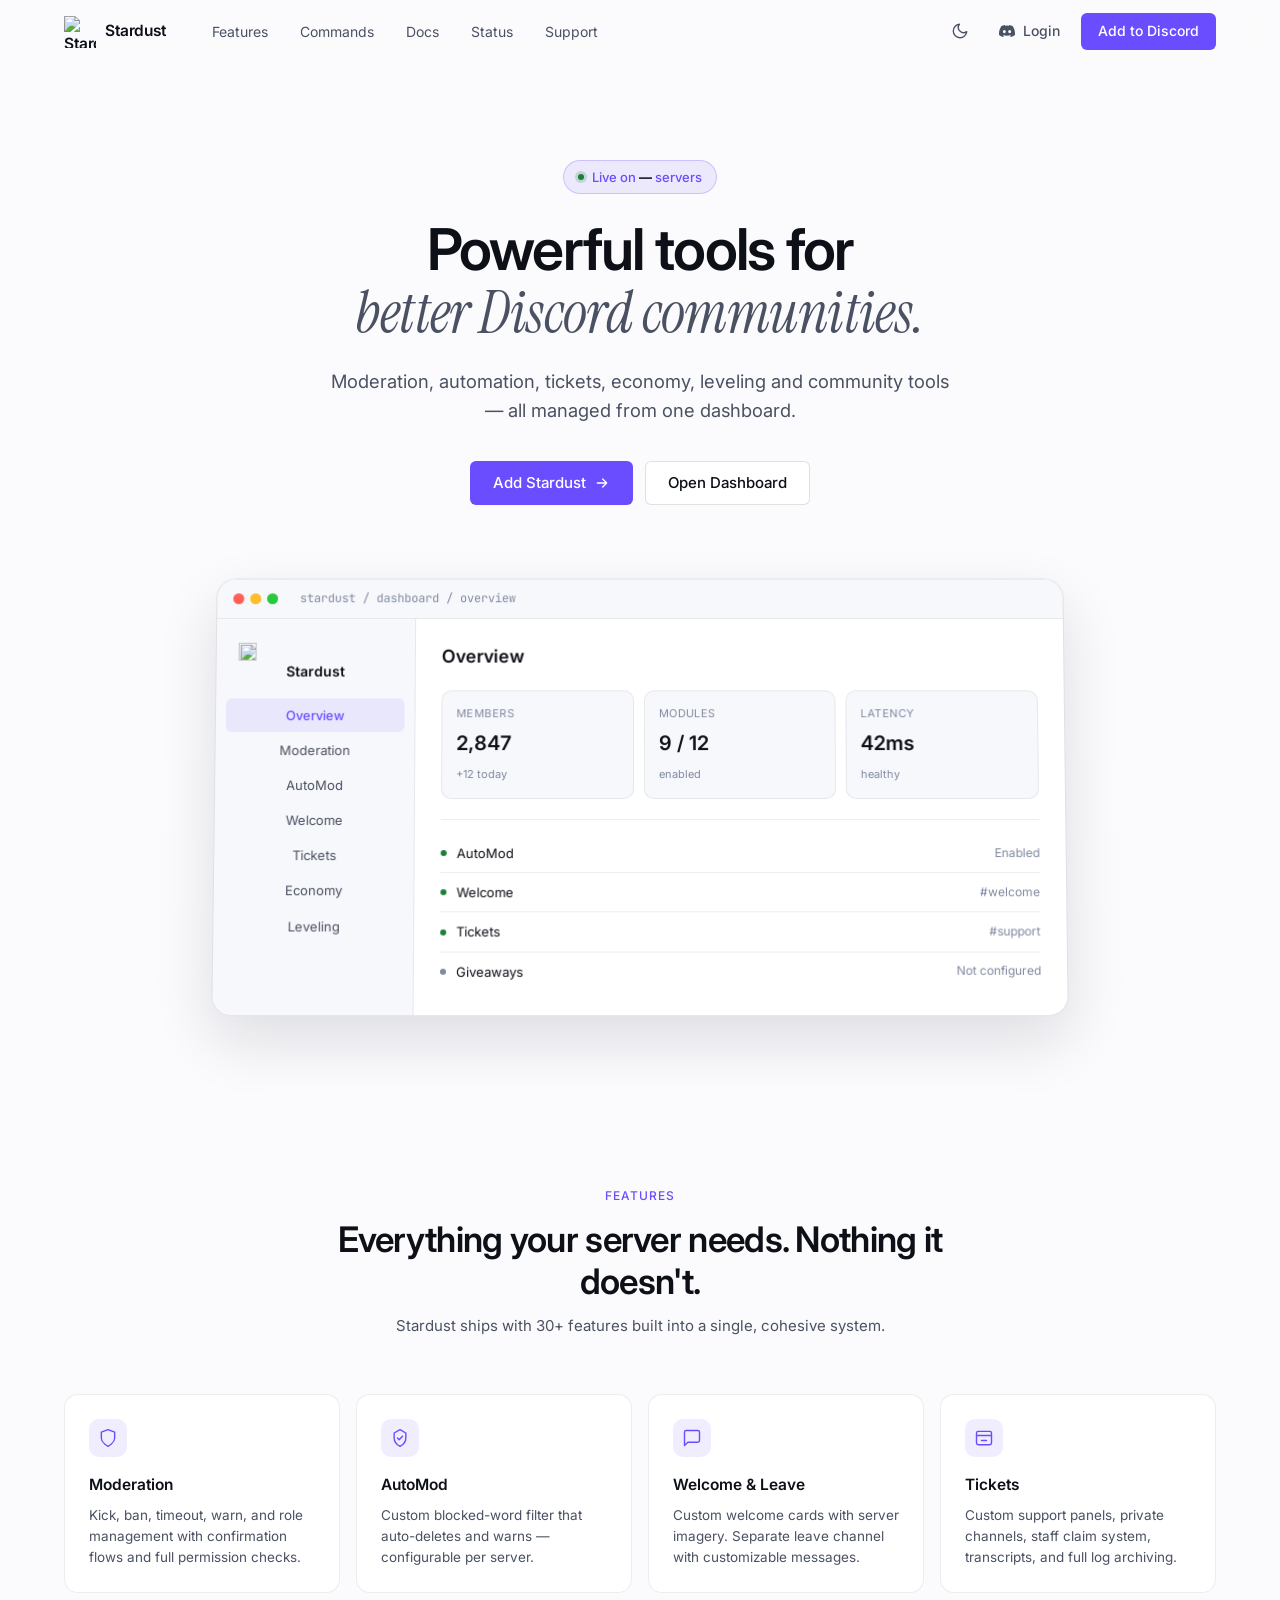
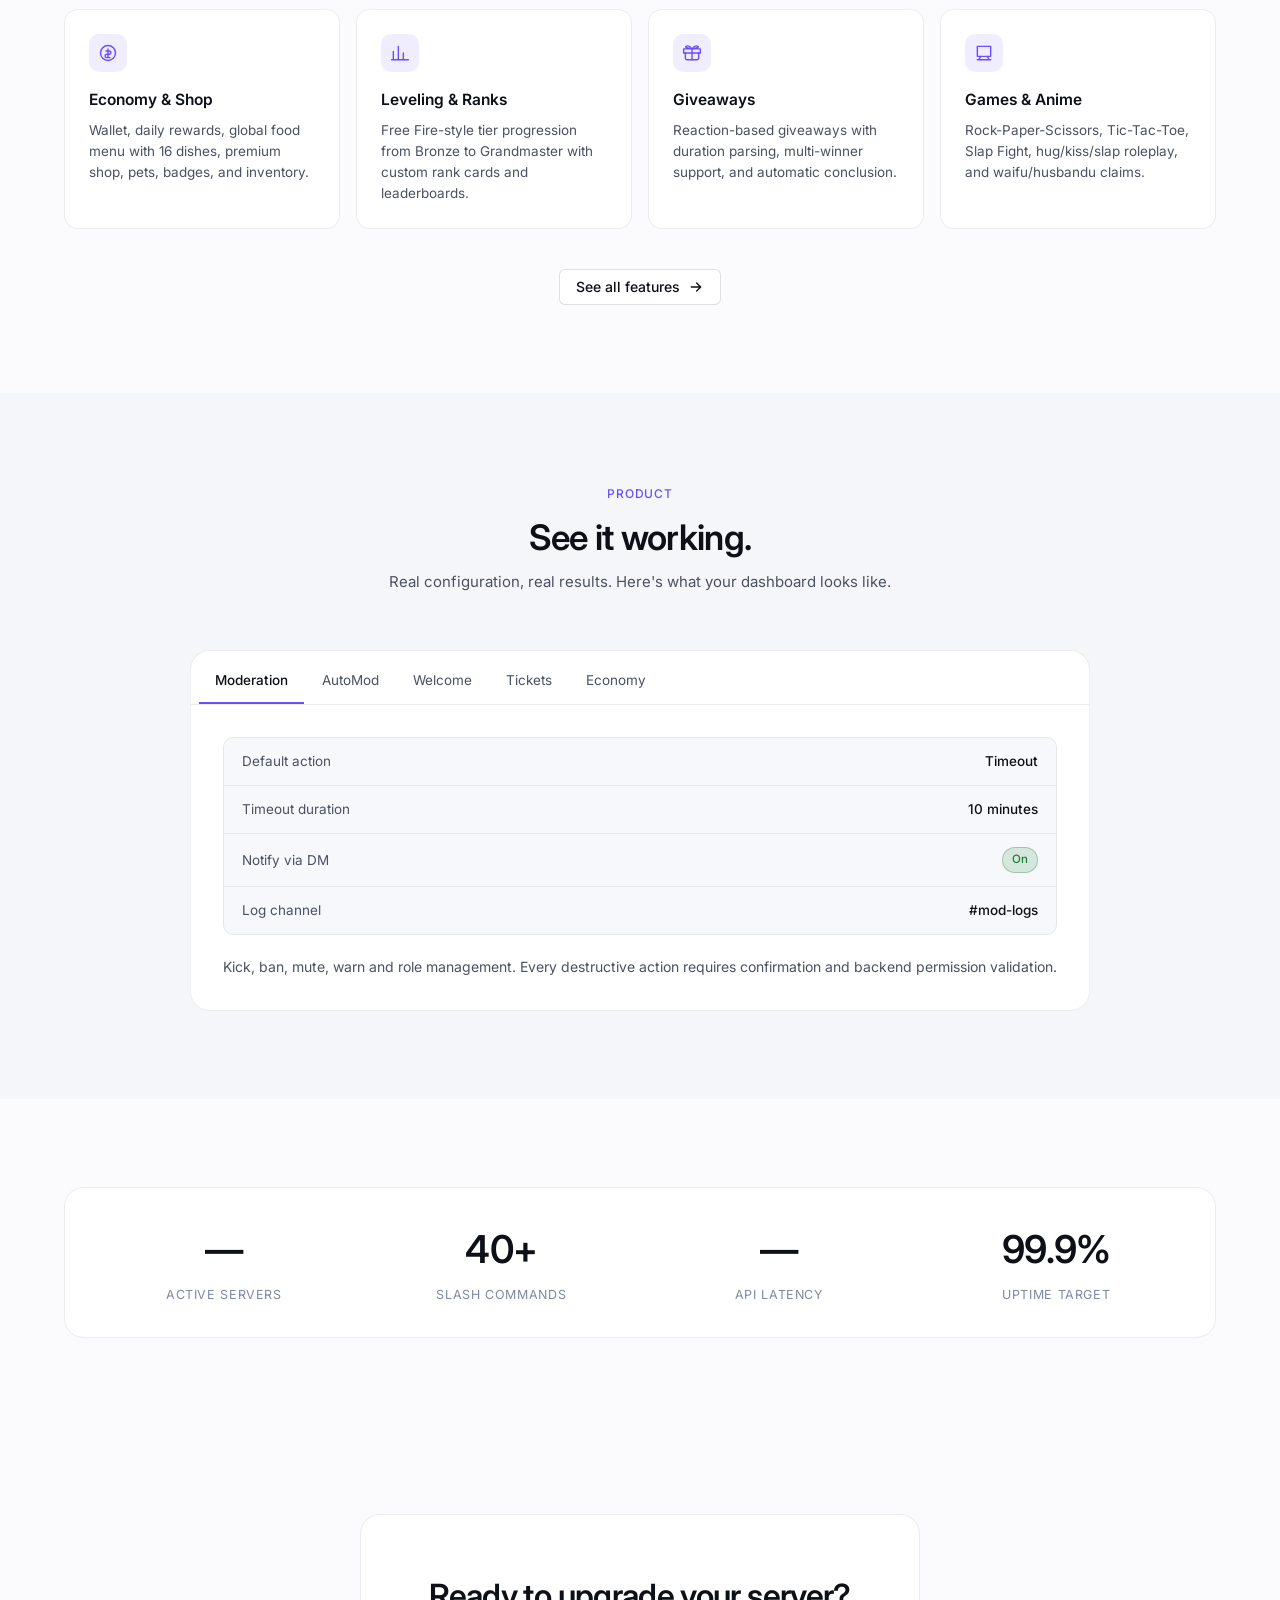
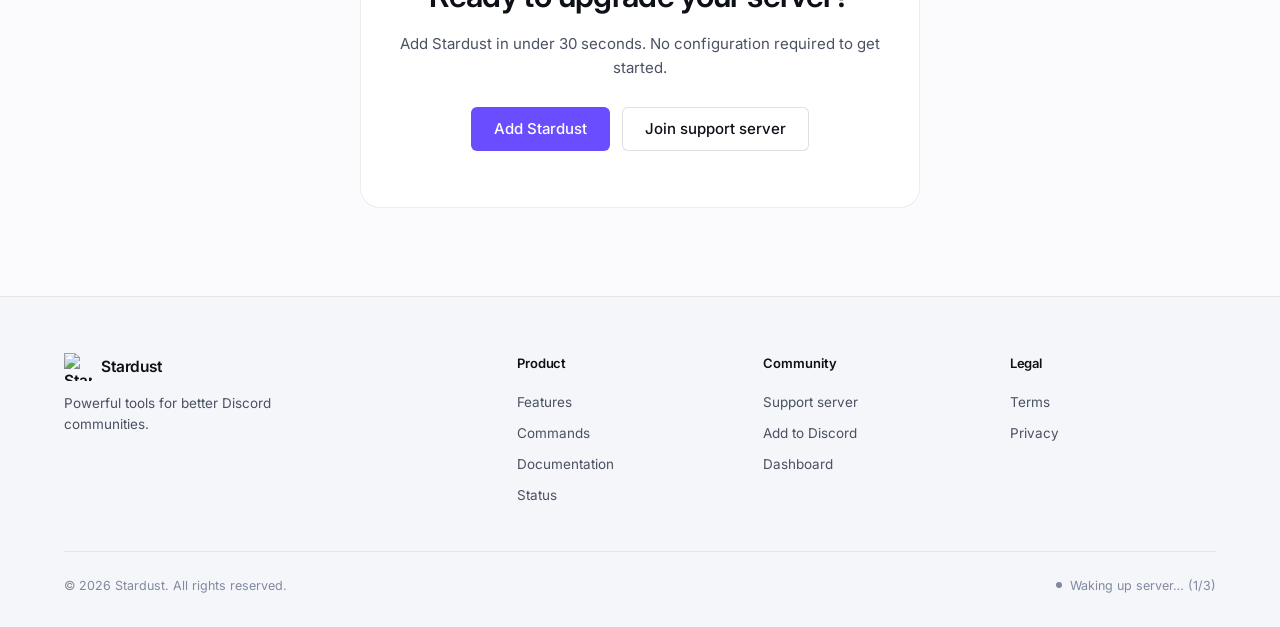
==== index.html @ 59cf343e "Replace SVG logo with image in index.html Replaced SVG brand logo with image for consistency across " ====
<!DOCTYPE html>
<html lang="en" data-theme="dark">
<head>
<meta charset="UTF-8">
<meta name="viewport" content="width=device-width, initial-scale=1.0">
<title>Stardust — Powerful tools for better Discord communities</title>
<meta name="description" content="Moderation, automation, tickets, economy, leveling and community tools — powered by Stardust.">

<!-- Open Graph -->
<meta property="og:title" content="Stardust — Discord Infrastructure Platform">
<meta property="og:description" content="Moderation, automation, tickets, economy, leveling and community tools — powered by Stardust.">
<meta property="og:type" content="website">
<meta property="og:url" content="https://zishutron.github.io/Stardust-discord-bot/">
<meta property="og:image" content="https://i.ibb.co/3m3NJCYx/file-000000004894820eb5ce43234689dee1-removebg-preview.png">

<link rel="preconnect" href="https://fonts.googleapis.com">
<link rel="preconnect" href="https://fonts.gstatic.com" crossorigin>
<link href="https://fonts.googleapis.com/css2?family=Inter:wght@400;500;600;700&family=Instrument+Serif:ital@0;1&family=JetBrains+Mono:wght@400;500&display=swap" rel="stylesheet">
<link rel="icon" type="image/png" href="https://i.ibb.co/3m3NJCYx/file-000000004894820eb5ce43234689dee1-removebg-preview.png">
<link rel="apple-touch-icon" href="https://i.ibb.co/3m3NJCYx/file-000000004894820eb5ce43234689dee1-removebg-preview.png">
<link rel="stylesheet" href="style.css">
</head>
<body>

<!-- ═══════════ HEADER ═══════════ -->
<header class="site-header" id="siteHeader">
  <div class="container header-inner">
    <a href="/" class="brand">
      <img class="brand-mark"
           src="https://i.ibb.co/3m3NJCYx/file-000000004894820eb5ce43234689dee1-removebg-preview.png"
           alt="Stardust" width="32" height="32">
      <span class="brand-name">Stardust</span>
    </a>

    <nav class="nav-desktop" aria-label="Main">
      <a href="#features">Features</a>
      <a href="commands.html">Commands</a>
      <a href="docs.html">Docs</a>
      <a href="status.html">Status</a>
      <a href="support.html">Support</a>
    </nav>

    <div class="header-actions">
      <button class="theme-toggle" id="themeToggle" aria-label="Toggle theme">
        <svg class="icon-sun" viewBox="0 0 24 24" width="18" height="18" fill="none" stroke="currentColor" stroke-width="1.8" stroke-linecap="round" stroke-linejoin="round"><circle cx="12" cy="12" r="4"/><path d="M12 2v2M12 20v2M4.93 4.93l1.41 1.41M17.66 17.66l1.41 1.41M2 12h2M20 12h2M4.93 19.07l1.41-1.41M17.66 6.34l1.41-1.41"/></svg>
        <svg class="icon-moon" viewBox="0 0 24 24" width="18" height="18" fill="none" stroke="currentColor" stroke-width="1.8" stroke-linecap="round" stroke-linejoin="round"><path d="M21 12.79A9 9 0 1 1 11.21 3 7 7 0 0 0 21 12.79z"/></svg>
      </button>

      <a href="#" class="btn btn-ghost login-btn" id="loginBtn">
        <svg viewBox="0 0 24 24" width="16" height="16" fill="currentColor" aria-hidden="true"><path d="M20.317 4.37a19.79 19.79 0 0 0-4.885-1.515.074.074 0 0 0-.079.037c-.21.375-.444.864-.608 1.25a18.27 18.27 0 0 0-5.487 0 12.64 12.64 0 0 0-.617-1.25.077.077 0 0 0-.079-.037A19.736 19.736 0 0 0 3.677 4.37a.07.07 0 0 0-.032.027C.533 9.046-.32 13.58.099 18.057a.082.082 0 0 0 .031.057 19.9 19.9 0 0 0 5.993 3.03.078.078 0 0 0 .084-.028 14.09 14.09 0 0 0 1.226-1.994.076.076 0 0 0-.041-.106 13.107 13.107 0 0 1-1.872-.892.077.077 0 0 1-.008-.128c.126-.094.252-.192.372-.291a.074.074 0 0 1 .077-.01c3.928 1.793 8.18 1.793 12.062 0a.074.074 0 0 1 .078.01c.12.099.246.198.373.292a.077.077 0 0 1-.006.127 12.3 12.3 0 0 1-1.873.892.077.077 0 0 0-.041.107c.36.698.772 1.362 1.225 1.993a.076.076 0 0 0 .084.028 19.84 19.84 0 0 0 6.002-3.03.077.077 0 0 0 .032-.054c.5-5.177-.838-9.674-3.549-13.66a.061.061 0 0 0-.031-.03zM8.02 15.331c-1.182 0-2.157-1.085-2.157-2.419 0-1.333.956-2.419 2.157-2.419 1.21 0 2.176 1.096 2.157 2.42 0 1.333-.956 2.418-2.157 2.418zm7.975 0c-1.183 0-2.157-1.085-2.157-2.419 0-1.333.955-2.419 2.157-2.419 1.21 0 2.176 1.096 2.157 2.42 0 1.333-.946 2.418-2.157 2.418z"/></svg>
        Login
      </a>

      <a href="https://discord.com/oauth2/authorize?client_id=1517046273037832342&permissions=8&integration_type=0&scope=bot" class="btn btn-primary" target="_blank" rel="noopener">
        Add to Discord
      </a>

      <button class="menu-toggle" id="menuToggle" aria-label="Open menu">
        <span></span><span></span>
      </button>
    </div>
  </div>
</header>

<!-- ═══════════ MOBILE DRAWER ═══════════ -->
<div class="drawer-overlay" id="drawerOverlay"></div>
<aside class="drawer" id="drawer" aria-hidden="true">
  <div class="drawer-header">
    <a href="/" class="brand">
      <img class="brand-mark"
           src="https://i.ibb.co/3m3NJCYx/file-000000004894820eb5ce43234689dee1-removebg-preview.png"
           alt="Stardust" width="28" height="28">
      <span class="brand-name">Stardust</span>
    </a>
    <button class="drawer-close" id="drawerClose" aria-label="Close menu">
      <svg viewBox="0 0 24 24" width="20" height="20" fill="none" stroke="currentColor" stroke-width="2" stroke-linecap="round"><path d="M6 6l12 12M18 6L6 18"/></svg>
    </button>
  </div>
  <nav class="drawer-nav">
    <a href="#features">Features</a>
    <a href="commands.html">Commands</a>
    <a href="docs.html">Docs</a>
    <a href="status.html">Status</a>
    <a href="support.html">Support</a>
  </nav>
  <div class="drawer-actions">
    <a href="#" class="btn btn-ghost login-btn">Login with Discord</a>
    <a href="https://discord.com/oauth2/authorize?client_id=1517046273037832342&permissions=8&integration_type=0&scope=bot" class="btn btn-primary" target="_blank" rel="noopener">Add to Discord</a>
  </div>
</aside>

<!-- ═══════════ HERO ═══════════ -->
<section class="hero">
  <div class="container hero-inner">
    <div class="hero-badge">
      <span class="dot"></span>
      <span id="heroStatus">Live on <strong id="serverCount">—</strong> servers</span>
    </div>

    <h1 class="hero-title">
      Powerful tools for<br>
      <em>better Discord communities.</em>
    </h1>

    <p class="hero-subtitle">
      Moderation, automation, tickets, economy, leveling and community tools — all managed from one dashboard.
    </p>

    <div class="hero-actions">
      <a href="https://discord.com/oauth2/authorize?client_id=1517046273037832342&permissions=8&integration_type=0&scope=bot" class="btn btn-primary btn-lg" target="_blank" rel="noopener">
        Add Stardust
        <svg viewBox="0 0 24 24" width="16" height="16" fill="none" stroke="currentColor" stroke-width="2" stroke-linecap="round" stroke-linejoin="round"><path d="M5 12h14M13 6l6 6-6 6"/></svg>
      </a>
      <a href="#" class="btn btn-secondary btn-lg login-btn">Open Dashboard</a>
    </div>

    <!-- Dashboard Preview Mockup -->
    <div class="hero-preview" aria-hidden="true">
      <div class="preview-window">
        <div class="preview-titlebar">
          <span class="dot-red"></span><span class="dot-yellow"></span><span class="dot-green"></span>
          <span class="preview-url">stardust / dashboard / overview</span>
        </div>
        <div class="preview-body">
          <aside class="preview-side">
            <div class="preview-side-brand">
              <img src="https://i.ibb.co/3m3NJCYx/file-000000004894820eb5ce43234689dee1-removebg-preview.png"
                   alt="" width="18" height="18">
              <span>Stardust</span>
            </div>
            <div class="preview-side-item active">Overview</div>
            <div class="preview-side-item">Moderation</div>
            <div class="preview-side-item">AutoMod</div>
            <div class="preview-side-item">Welcome</div>
            <div class="preview-side-item">Tickets</div>
            <div class="preview-side-item">Economy</div>
            <div class="preview-side-item">Leveling</div>
          </aside>
          <main class="preview-main">
            <div class="preview-title">Overview</div>
            <div class="preview-cards">
              <div class="preview-card"><span>Members</span><strong>2,847</strong><em>+12 today</em></div>
              <div class="preview-card"><span>Modules</span><strong>9 / 12</strong><em>enabled</em></div>
              <div class="preview-card"><span>Latency</span><strong>42ms</strong><em>healthy</em></div>
            </div>
            <div class="preview-modules">
              <div class="preview-module-row"><span class="mod-dot on"></span> AutoMod <em>Enabled</em></div>
              <div class="preview-module-row"><span class="mod-dot on"></span> Welcome <em>#welcome</em></div>
              <div class="preview-module-row"><span class="mod-dot on"></span> Tickets <em>#support</em></div>
              <div class="preview-module-row"><span class="mod-dot off"></span> Giveaways <em>Not configured</em></div>
            </div>
          </main>
        </div>
      </div>
    </div>
  </div>
</section>

<!-- ═══════════ FEATURES ═══════════ -->
<section class="section" id="features">
  <div class="container">
    <div class="section-head">
      <span class="section-eyebrow">Features</span>
      <h2 class="section-title">Everything your server needs. Nothing it doesn't.</h2>
      <p class="section-sub">Stardust ships with 30+ features built into a single, cohesive system.</p>
    </div>

    <div class="feature-grid">
      <div class="feature-card">
        <div class="feature-icon"><svg viewBox="0 0 24 24" fill="none" stroke="currentColor" stroke-width="1.7" stroke-linecap="round" stroke-linejoin="round"><path d="M12 22s8-4 8-10V5l-8-3-8 3v7c0 6 8 10 8 10z"/></svg></div>
        <h3>Moderation</h3>
        <p>Kick, ban, timeout, warn, and role management with confirmation flows and full permission checks.</p>
      </div>

      <div class="feature-card">
        <div class="feature-icon"><svg viewBox="0 0 24 24" fill="none" stroke="currentColor" stroke-width="1.7" stroke-linecap="round" stroke-linejoin="round"><path d="M12 2l7 4v6c0 5-3 8-7 10-4-2-7-5-7-10V6l7-4z"/><path d="M9 12l2 2 4-4"/></svg></div>
        <h3>AutoMod</h3>
        <p>Custom blocked-word filter that auto-deletes and warns — configurable per server.</p>
      </div>

      <div class="feature-card">
        <div class="feature-icon"><svg viewBox="0 0 24 24" fill="none" stroke="currentColor" stroke-width="1.7" stroke-linecap="round" stroke-linejoin="round"><path d="M21 15a2 2 0 0 1-2 2H7l-4 4V5a2 2 0 0 1 2-2h14a2 2 0 0 1 2 2z"/></svg></div>
        <h3>Welcome & Leave</h3>
        <p>Custom welcome cards with server imagery. Separate leave channel with customizable messages.</p>
      </div>

      <div class="feature-card">
        <div class="feature-icon"><svg viewBox="0 0 24 24" fill="none" stroke="currentColor" stroke-width="1.7" stroke-linecap="round" stroke-linejoin="round"><path d="M3 9h18M3 9V6a2 2 0 0 1 2-2h14a2 2 0 0 1 2 2v3M3 9v9a2 2 0 0 0 2 2h14a2 2 0 0 0 2-2V9M9 15h6"/></svg></div>
        <h3>Tickets</h3>
        <p>Custom support panels, private channels, staff claim system, transcripts, and full log archiving.</p>
      </div>

      <div class="feature-card">
        <div class="feature-icon"><svg viewBox="0 0 24 24" fill="none" stroke="currentColor" stroke-width="1.7" stroke-linecap="round" stroke-linejoin="round"><circle cx="12" cy="12" r="9"/><path d="M12 7v10M9.5 9.5h4a2 2 0 0 1 0 4h-3a2 2 0 0 0 0 4h4"/></svg></div>
        <h3>Economy & Shop</h3>
        <p>Wallet, daily rewards, global food menu with 16 dishes, premium shop, pets, badges, and inventory.</p>
      </div>

      <div class="feature-card">
        <div class="feature-icon"><svg viewBox="0 0 24 24" fill="none" stroke="currentColor" stroke-width="1.7" stroke-linecap="round" stroke-linejoin="round"><path d="M4 20V10M10 20V4M16 20v-8M22 20H2"/></svg></div>
        <h3>Leveling & Ranks</h3>
        <p>Free Fire-style tier progression from Bronze to Grandmaster with custom rank cards and leaderboards.</p>
      </div>

      <div class="feature-card">
        <div class="feature-icon"><svg viewBox="0 0 24 24" fill="none" stroke="currentColor" stroke-width="1.7" stroke-linecap="round" stroke-linejoin="round"><path d="M20 12v6a2 2 0 0 1-2 2H6a2 2 0 0 1-2-2v-6"/><path d="M2 7h20v5H2zM12 7v13M12 7S8 2 5 4c-3 2 7 3 7 3M12 7s4-5 7-3c3 2-7 3-7 3"/></svg></div>
        <h3>Giveaways</h3>
        <p>Reaction-based giveaways with duration parsing, multi-winner support, and automatic conclusion.</p>
      </div>

      <div class="feature-card">
        <div class="feature-icon"><svg viewBox="0 0 24 24" fill="none" stroke="currentColor" stroke-width="1.7" stroke-linecap="round" stroke-linejoin="round"><path d="M4 4h16v12H4zM4 20h16M8 16l-2 4M16 16l2 4"/></svg></div>
        <h3>Games & Anime</h3>
        <p>Rock-Paper-Scissors, Tic-Tac-Toe, Slap Fight, hug/kiss/slap roleplay, and waifu/husbandu claims.</p>
      </div>
    </div>

    <div class="feature-more">
      <a href="features.html" class="btn btn-secondary">See all features
        <svg viewBox="0 0 24 24" width="16" height="16" fill="none" stroke="currentColor" stroke-width="2" stroke-linecap="round" stroke-linejoin="round"><path d="M5 12h14M13 6l6 6-6 6"/></svg>
      </a>
    </div>
  </div>
</section>

<!-- ═══════════ SHOWCASE ═══════════ -->
<section class="section section-alt">
  <div class="container">
    <div class="section-head">
      <span class="section-eyebrow">Product</span>
      <h2 class="section-title">See it working.</h2>
      <p class="section-sub">Real configuration, real results. Here's what your dashboard looks like.</p>
    </div>

    <div class="showcase">
      <div class="showcase-tabs" role="tablist">
        <button class="showcase-tab active" data-tab="moderation" role="tab">Moderation</button>
        <button class="showcase-tab" data-tab="automod" role="tab">AutoMod</button>
        <button class="showcase-tab" data-tab="welcome" role="tab">Welcome</button>
        <button class="showcase-tab" data-tab="tickets" role="tab">Tickets</button>
        <button class="showcase-tab" data-tab="economy" role="tab">Economy</button>
      </div>

      <div class="showcase-body">
        <div class="showcase-panel active" data-panel="moderation">
          <div class="mock-card">
            <div class="mock-row"><span>Default action</span><em>Timeout</em></div>
            <div class="mock-row"><span>Timeout duration</span><em>10 minutes</em></div>
            <div class="mock-row"><span>Notify via DM</span><em class="pill on">On</em></div>
            <div class="mock-row"><span>Log channel</span><em>#mod-logs</em></div>
          </div>
          <p class="showcase-copy">Kick, ban, mute, warn and role management. Every destructive action requires confirmation and backend permission validation.</p>
        </div>

        <div class="showcase-panel" data-panel="automod">
          <div class="mock-card">
            <div class="mock-row"><span>AutoMod</span><em class="pill on">Enabled</em></div>
            <div class="mock-row"><span>Blocked words</span><em>9</em></div>
            <div class="mock-row"><span>Action</span><em>Delete + Warn</em></div>
            <div class="mock-row"><span>Warn expiry</span><em>4 seconds</em></div>
          </div>
          <p class="showcase-copy">Per-server block list with instant message deletion and ephemeral warnings. Manage words directly from the dashboard.</p>
        </div>

        <div class="showcase-panel" data-panel="welcome">
          <div class="mock-card">
            <div class="mock-row"><span>Welcome channel</span><em>#welcome</em></div>
            <div class="mock-row"><span>Card image</span><em>Custom</em></div>
            <div class="mock-row"><span>Leave channel</span><em>#goodbye</em></div>
            <div class="mock-row"><span>Test message</span><em class="pill">Ready</em></div>
          </div>
          <p class="showcase-copy">Welcome and leave systems with custom imagery, formatted descriptions, member counts, and one-click test triggers.</p>
        </div>

        <div class="showcase-panel" data-panel="tickets">
          <div class="mock-card">
            <div class="mock-row"><span>Panel channel</span><em>#support</em></div>
            <div class="mock-row"><span>Staff role</span><em>@Moderator</em></div>
            <div class="mock-row"><span>Claim system</span><em class="pill on">On</em></div>
            <div class="mock-row"><span>Transcripts</span><em>#ticket-logs</em></div>
          </div>
          <p class="showcase-copy">Deploy a professional support panel. Users open private channels, staff claim them, and closed tickets generate transcripts automatically.</p>
        </div>

        <div class="showcase-panel" data-panel="economy">
          <div class="mock-card">
            <div class="mock-row"><span>Daily reward</span><em>200 coins</em></div>
            <div class="mock-row"><span>Chat reward</span><em>5,000 – 75,000</em></div>
            <div class="mock-row"><span>Shop items</span><em>6 available</em></div>
            <div class="mock-row"><span>Leaderboard</span><em class="pill">Top 20</em></div>
          </div>
          <p class="showcase-copy">Full economy with daily rewards, chat earnings, a 16-dish global menu, premium shop with pets and badges, and live leaderboards.</p>
        </div>
      </div>
    </div>
  </div>
</section>

<!-- ═══════════ STATS ═══════════ -->
<section class="section" id="stats-section">
  <div class="container">
    <div class="stats-grid">
      <div class="stat">
        <div class="stat-value" id="statServers">—</div>
        <div class="stat-label">Active servers</div>
      </div>
      <div class="stat">
        <div class="stat-value" id="statCommands">40+</div>
        <div class="stat-label">Slash commands</div>
      </div>
      <div class="stat">
        <div class="stat-value" id="statLatency">—</div>
        <div class="stat-label">API latency</div>
      </div>
      <div class="stat">
        <div class="stat-value">99.9%</div>
        <div class="stat-label">Uptime target</div>
      </div>
    </div>
  </div>
</section>

<!-- ═══════════ CTA ═══════════ -->
<section class="cta-section">
  <div class="container cta-inner">
    <h2>Ready to upgrade your server?</h2>
    <p>Add Stardust in under 30 seconds. No configuration required to get started.</p>
    <div class="cta-actions">
      <a href="https://discord.com/oauth2/authorize?client_id=1517046273037832342&permissions=8&integration_type=0&scope=bot" class="btn btn-primary btn-lg" target="_blank" rel="noopener">Add Stardust</a>
      <a href="support.html" class="btn btn-secondary btn-lg">Join support server</a>
    </div>
  </div>
</section>

<!-- ═══════════ FOOTER ═══════════ -->
<footer class="site-footer">
  <div class="container">
    <div class="footer-grid">
      <div class="footer-brand">
        <a href="/" class="brand">
          <img class="brand-mark"
               src="https://i.ibb.co/3m3NJCYx/file-000000004894820eb5ce43234689dee1-removebg-preview.png"
               alt="Stardust" width="28" height="28">
          <span class="brand-name">Stardust</span>
        </a>
        <p>Powerful tools for better Discord communities.</p>
      </div>

      <div class="footer-col">
        <h4>Product</h4>
        <a href="features.html">Features</a>
        <a href="commands.html">Commands</a>
        <a href="docs.html">Documentation</a>
        <a href="status.html">Status</a>
      </div>

      <div class="footer-col">
        <h4>Community</h4>
        <a href="support.html">Support server</a>
        <a href="https://discord.com/oauth2/authorize?client_id=1517046273037832342&permissions=8&integration_type=0&scope=bot" target="_blank" rel="noopener">Add to Discord</a>
        <a href="#" class="login-btn">Dashboard</a>
      </div>

      <div class="footer-col">
        <h4>Legal</h4>
        <a href="terms.html">Terms</a>
        <a href="privacy.html">Privacy</a>
      </div>
    </div>

    <div class="footer-bottom">
      <span>© 2026 Stardust. All rights reserved.</span>
      <span class="footer-status">
        <span class="dot" id="footerStatusDot"></span>
        <span id="footerStatusText">Checking status…</span>
      </span>
    </div>
  </div>
</footer>

<!-- ═══════════ TOAST ═══════════ -->
<div class="toast-stack" id="toastStack" aria-live="polite"></div>

<script src="api.js"></script>
<script src="app.js"></script>
</body>
</html>
---- style.css ----
/* ═══════════════════════════════════════════════════════════
   STARDUST DESIGN SYSTEM
   Neutral · Professional · Dual theme
   ═══════════════════════════════════════════════════════════ */

/* ─── Tokens ─── */
:root {
  --font-sans: 'Inter', -apple-system, BlinkMacSystemFont, 'Segoe UI', sans-serif;
  --font-serif: 'Instrument Serif', Georgia, serif;
  --font-mono: 'JetBrains Mono', ui-monospace, SFMono-Regular, monospace;

  --radius-sm: 6px;
  --radius: 10px;
  --radius-lg: 14px;
  --radius-xl: 20px;

  --container: 1200px;
  --header-h: 64px;

  --transition: 180ms cubic-bezier(.4, 0, .2, 1);
}

/* ─── DARK THEME (default) ─── */
[data-theme="dark"] {
  --bg: #0a0c11;
  --bg-soft: #0e1118;
  --surface: #12161f;
  --surface-2: #171b26;
  --surface-hover: #1c2130;

  --border: rgba(255, 255, 255, 0.08);
  --border-strong: rgba(255, 255, 255, 0.14);

  --text: #ffffff;
  --text-secondary: #b9c0cc;
  --text-muted: #6e7683;

  --accent: #7c5cff;
  --accent-hover: #8b6dff;
  --accent-soft: rgba(124, 92, 255, 0.14);
  --accent-text: #ffffff;

  --success: #3fb950;
  --warning: #d29922;
  --danger: #f85149;

  --shadow-sm: 0 1px 2px rgba(0, 0, 0, 0.3);
  --shadow: 0 4px 20px rgba(0, 0, 0, 0.4);
  --shadow-lg: 0 24px 60px rgba(0, 0, 0, 0.5);

  color-scheme: dark;
}

/* ─── LIGHT THEME ─── */
[data-theme="light"] {
  --bg: #fbfbfd;
  --bg-soft: #f5f6f9;
  --surface: #ffffff;
  --surface-2: #f7f8fb;
  --surface-hover: #f0f1f6;

  --border: rgba(0, 0, 0, 0.07);
  --border-strong: rgba(0, 0, 0, 0.12);

  --text: #0d1017;
  --text-secondary: #4a5162;
  --text-muted: #8089a0;

  --accent: #6a4dff;
  --accent-hover: #5c3fe8;
  --accent-soft: rgba(106, 77, 255, 0.10);
  --accent-text: #ffffff;

  --success: #1a7f37;
  --warning: #9a6700;
  --danger: #cf222e;

  --shadow-sm: 0 1px 2px rgba(15, 20, 40, 0.06);
  --shadow: 0 4px 20px rgba(15, 20, 40, 0.08);
  --shadow-lg: 0 24px 60px rgba(15, 20, 40, 0.12);

  color-scheme: light;
}

/* ─── Reset ─── */
*, *::before, *::after { box-sizing: border-box; margin: 0; padding: 0; }
html { scroll-behavior: smooth; -webkit-text-size-adjust: 100%; }
body {
  font-family: var(--font-sans);
  background: var(--bg);
  color: var(--text);
  font-size: 15px;
  line-height: 1.55;
  -webkit-font-smoothing: antialiased;
  -moz-osx-font-smoothing: grayscale;
  transition: background var(--transition), color var(--transition);
  min-height: 100vh;
}
img, svg { display: block; max-width: 100%; }
button { font: inherit; cursor: pointer; background: none; border: none; color: inherit; }
a { color: inherit; text-decoration: none; }
input, textarea, select { font: inherit; }

@media (prefers-reduced-motion: reduce) {
  *, *::before, *::after {
    animation-duration: 0.01ms !important;
    transition-duration: 0.01ms !important;
  }
  html { scroll-behavior: auto; }
}

/* ─── Layout ─── */
.container {
  max-width: var(--container);
  margin: 0 auto;
  padding: 0 24px;
}

/* ─── Header ─── */
.site-header {
  position: sticky;
  top: 0;
  z-index: 100;
  height: var(--header-h);
  backdrop-filter: blur(14px);
  -webkit-backdrop-filter: blur(14px);
  background: color-mix(in srgb, var(--bg) 78%, transparent);
  border-bottom: 1px solid transparent;
  transition: border-color var(--transition), background var(--transition);
}
.site-header.scrolled {
  border-bottom-color: var(--border);
  background: color-mix(in srgb, var(--bg) 92%, transparent);
}
.header-inner {
  height: 100%;
  display: flex;
  align-items: center;
  gap: 24px;
}

.brand {
  display: flex;
  align-items: center;
  gap: 9px;
  font-weight: 600;
  font-size: 15.5px;
  letter-spacing: -0.01em;
}
.brand-mark { flex-shrink: 0; }
.brand-name { color: var(--text); }

.nav-desktop {
  display: flex;
  gap: 4px;
  margin-left: 8px;
}
.nav-desktop a {
  padding: 8px 14px;
  font-size: 14px;
  color: var(--text-secondary);
  border-radius: var(--radius-sm);
  transition: color var(--transition), background var(--transition);
}
.nav-desktop a:hover {
  color: var(--text);
  background: var(--surface-hover);
}

.header-actions {
  margin-left: auto;
  display: flex;
  align-items: center;
  gap: 8px;
}

/* ─── Theme toggle ─── */
.theme-toggle {
  width: 36px;
  height: 36px;
  border-radius: var(--radius-sm);
  display: grid;
  place-items: center;
  color: var(--text-secondary);
  transition: background var(--transition), color var(--transition);
  border: 1px solid transparent;
}
.theme-toggle:hover {
  background: var(--surface-hover);
  color: var(--text);
  border-color: var(--border);
}
.theme-toggle .icon-sun,
.theme-toggle .icon-moon { display: none; }
[data-theme="dark"] .theme-toggle .icon-sun { display: block; }
[data-theme="light"] .theme-toggle .icon-moon { display: block; }

/* ─── Buttons ─── */
.btn {
  display: inline-flex;
  align-items: center;
  justify-content: center;
  gap: 8px;
  padding: 9px 16px;
  font-size: 14px;
  font-weight: 500;
  border-radius: var(--radius-sm);
  border: 1px solid transparent;
  transition: background var(--transition), border-color var(--transition),
              color var(--transition), transform var(--transition);
  white-space: nowrap;
  line-height: 1.2;
}
.btn:hover { transform: translateY(-1px); }
.btn:active { transform: translateY(0); }

.btn-primary {
  background: var(--accent);
  color: var(--accent-text);
}
.btn-primary:hover { background: var(--accent-hover); }

.btn-secondary {
  background: var(--surface);
  color: var(--text);
  border-color: var(--border-strong);
}
.btn-secondary:hover {
  background: var(--surface-hover);
  border-color: var(--text-muted);
}

.btn-ghost {
  color: var(--text-secondary);
  padding: 9px 12px;
}
.btn-ghost:hover {
  color: var(--text);
  background: var(--surface-hover);
}

.btn-lg { padding: 12px 22px; font-size: 15px; }

/* ─── Mobile menu toggle ─── */
.menu-toggle {
  display: none;
  width: 36px;
  height: 36px;
  flex-direction: column;
  justify-content: center;
  align-items: center;
  gap: 5px;
  border-radius: var(--radius-sm);
  transition: background var(--transition);
}
.menu-toggle span {
  display: block;
  width: 18px;
  height: 1.5px;
  background: var(--text);
  border-radius: 2px;
  transition: transform var(--transition), opacity var(--transition);
}
.menu-toggle:hover { background: var(--surface-hover); }

/* ─── Drawer ─── */
.drawer-overlay {
  position: fixed;
  inset: 0;
  background: rgba(0, 0, 0, 0.5);
  backdrop-filter: blur(2px);
  opacity: 0;
  visibility: hidden;
  transition: opacity var(--transition), visibility var(--transition);
  z-index: 200;
}
.drawer-overlay.active { opacity: 1; visibility: visible; }

.drawer {
  position: fixed;
  top: 0;
  right: 0;
  bottom: 0;
  width: 320px;
  max-width: 88vw;
  background: var(--surface);
  border-left: 1px solid var(--border);
  transform: translateX(100%);
  transition: transform 260ms cubic-bezier(.4, 0, .2, 1);
  z-index: 201;
  display: flex;
  flex-direction: column;
  padding: 20px;
}
.drawer.active { transform: translateX(0); }
.drawer-header {
  display: flex;
  align-items: center;
  justify-content: space-between;
  margin-bottom: 24px;
}
.drawer-close {
  width: 32px;
  height: 32px;
  border-radius: var(--radius-sm);
  display: grid;
  place-items: center;
  color: var(--text-secondary);
}
.drawer-close:hover { background: var(--surface-hover); color: var(--text); }
.drawer-nav {
  display: flex;
  flex-direction: column;
  gap: 2px;
  flex: 1;
}
.drawer-nav a {
  padding: 12px 14px;
  border-radius: var(--radius-sm);
  color: var(--text-secondary);
  font-size: 15px;
  transition: background var(--transition), color var(--transition);
}
.drawer-nav a:hover {
  background: var(--surface-hover);
  color: var(--text);
}
.drawer-actions {
  display: flex;
  flex-direction: column;
  gap: 8px;
  padding-top: 16px;
  border-top: 1px solid var(--border);
}

/* ─── Hero ─── */
.hero {
  padding: 96px 0 80px;
  text-align: center;
}
.hero-inner { max-width: 900px; margin: 0 auto; }

.hero-badge {
  display: inline-flex;
  align-items: center;
  gap: 8px;
  padding: 6px 14px;
  border-radius: 999px;
  background: var(--accent-soft);
  color: var(--accent);
  font-size: 13px;
  font-weight: 500;
  border: 1px solid color-mix(in srgb, var(--accent) 25%, transparent);
  margin-bottom: 24px;
}
.hero-badge .dot {
  width: 6px;
  height: 6px;
  border-radius: 50%;
  background: var(--success);
  box-shadow: 0 0 0 3px color-mix(in srgb, var(--success) 20%, transparent);
}
.hero-badge strong { color: var(--text); }

.hero-title {
  font-family: var(--font-sans);
  font-size: clamp(2.2rem, 5vw, 3.6rem);
  font-weight: 600;
  letter-spacing: -0.03em;
  line-height: 1.08;
  color: var(--text);
  margin-bottom: 22px;
}
.hero-title em {
  font-family: var(--font-serif);
  font-style: italic;
  font-weight: 400;
  color: var(--text-secondary);
  letter-spacing: -0.01em;
}

.hero-subtitle {
  font-size: clamp(1rem, 1.6vw, 1.15rem);
  color: var(--text-secondary);
  max-width: 620px;
  margin: 0 auto 36px;
  line-height: 1.6;
}

.hero-actions {
  display: flex;
  gap: 12px;
  justify-content: center;
  flex-wrap: wrap;
  margin-bottom: 72px;
}

/* ─── Hero Preview ─── */
.hero-preview {
  max-width: 1040px;
  margin: 0 auto;
  perspective: 1200px;
}
.preview-window {
  border-radius: var(--radius-xl);
  border: 1px solid var(--border-strong);
  background: var(--surface);
  overflow: hidden;
  box-shadow: var(--shadow-lg);
  transform: rotateX(2deg);
  transition: transform 400ms cubic-bezier(.4, 0, .2, 1);
}
.preview-window:hover { transform: rotateX(0deg) translateY(-4px); }

.preview-titlebar {
  height: 40px;
  display: flex;
  align-items: center;
  gap: 6px;
  padding: 0 16px;
  background: var(--surface-2);
  border-bottom: 1px solid var(--border);
}
.preview-titlebar > span:not(.preview-url) {
  width: 11px; height: 11px; border-radius: 50%;
}
.dot-red { background: #ff5f57; }
.dot-yellow { background: #febc2e; }
.dot-green { background: #28c840; }
.preview-url {
  margin-left: 16px;
  font-family: var(--font-mono);
  font-size: 12px;
  color: var(--text-muted);
}

.preview-body {
  display: grid;
  grid-template-columns: 200px 1fr;
  min-height: 320px;
}

.preview-side {
  background: var(--surface-2);
  border-right: 1px solid var(--border);
  padding: 16px 10px;
}
.preview-side-brand {
  font-size: 14px;
  font-weight: 600;
  padding: 8px 12px 16px;
  color: var(--text);
}
.preview-side-item {
  padding: 7px 12px;
  font-size: 13px;
  color: var(--text-secondary);
  border-radius: var(--radius-sm);
  margin-bottom: 1px;
}
.preview-side-item.active {
  background: var(--accent-soft);
  color: var(--accent);
  font-weight: 500;
}

.preview-main { padding: 24px 26px; text-align: left; }
.preview-title {
  font-size: 18px;
  font-weight: 600;
  margin-bottom: 20px;
  color: var(--text);
}

.preview-cards {
  display: grid;
  grid-template-columns: repeat(3, 1fr);
  gap: 10px;
  margin-bottom: 20px;
}
.preview-card {
  padding: 14px;
  border-radius: var(--radius);
  background: var(--surface-2);
  border: 1px solid var(--border);
}
.preview-card span {
  display: block;
  font-size: 11px;
  color: var(--text-muted);
  text-transform: uppercase;
  letter-spacing: 0.04em;
  margin-bottom: 6px;
}
.preview-card strong {
  display: block;
  font-size: 20px;
  font-weight: 600;
  color: var(--text);
  margin-bottom: 2px;
}
.preview-card em {
  font-size: 11px;
  color: var(--text-muted);
  font-style: normal;
}

.preview-modules {
  border-top: 1px solid var(--border);
  padding-top: 14px;
}
.preview-module-row {
  display: flex;
  align-items: center;
  gap: 10px;
  padding: 9px 0;
  font-size: 13px;
  color: var(--text);
  border-bottom: 1px solid var(--border);
}
.preview-module-row:last-child { border-bottom: none; }
.preview-module-row em {
  margin-left: auto;
  font-style: normal;
  color: var(--text-muted);
  font-size: 12px;
}
.mod-dot {
  width: 6px; height: 6px; border-radius: 50%;
}
.mod-dot.on { background: var(--success); }
.mod-dot.off { background: var(--text-muted); }

/* ─── Sections ─── */
.section { padding: 88px 0; }
.section-alt { background: var(--bg-soft); }

.section-head {
  text-align: center;
  max-width: 620px;
  margin: 0 auto 56px;
}
.section-eyebrow {
  display: inline-block;
  font-size: 12px;
  font-weight: 500;
  text-transform: uppercase;
  letter-spacing: 0.08em;
  color: var(--accent);
  margin-bottom: 12px;
}
.section-title {
  font-size: clamp(1.6rem, 3vw, 2.2rem);
  font-weight: 600;
  letter-spacing: -0.02em;
  line-height: 1.2;
  margin-bottom: 12px;
  color: var(--text);
}
.section-sub {
  color: var(--text-secondary);
  font-size: 15px;
  line-height: 1.6;
}

/* ─── Feature grid ─── */
.feature-grid {
  display: grid;
  grid-template-columns: repeat(auto-fit, minmax(260px, 1fr));
  gap: 16px;
}
.feature-card {
  padding: 24px;
  border-radius: var(--radius-lg);
  background: var(--surface);
  border: 1px solid var(--border);
  transition: border-color var(--transition), transform var(--transition), background var(--transition);
}
.feature-card:hover {
  border-color: var(--border-strong);
  transform: translateY(-2px);
  background: var(--surface-2);
}
.feature-icon {
  width: 38px;
  height: 38px;
  border-radius: var(--radius);
  background: var(--accent-soft);
  color: var(--accent);
  display: grid;
  place-items: center;
  margin-bottom: 16px;
}
.feature-icon svg { width: 20px; height: 20px; }
.feature-card h3 {
  font-size: 15.5px;
  font-weight: 600;
  margin-bottom: 8px;
  color: var(--text);
}
.feature-card p {
  font-size: 13.5px;
  color: var(--text-secondary);
  line-height: 1.55;
}

.feature-more {
  text-align: center;
  margin-top: 40px;
}

/* ─── Showcase ─── */
.showcase {
  max-width: 900px;
  margin: 0 auto;
  border-radius: var(--radius-xl);
  border: 1px solid var(--border);
  background: var(--surface);
  overflow: hidden;
}
.showcase-tabs {
  display: flex;
  overflow-x: auto;
  border-bottom: 1px solid var(--border);
  padding: 8px 8px 0;
  gap: 2px;
}
.showcase-tab {
  padding: 11px 16px;
  font-size: 13.5px;
  color: var(--text-secondary);
  border-radius: var(--radius-sm) var(--radius-sm) 0 0;
  white-space: nowrap;
  transition: color var(--transition), background var(--transition);
  border-bottom: 2px solid transparent;
}
.showcase-tab:hover { color: var(--text); }
.showcase-tab.active {
  color: var(--text);
  border-bottom-color: var(--accent);
  font-weight: 500;
}

.showcase-body { padding: 32px; }
.showcase-panel { display: none; }
.showcase-panel.active {
  display: block;
  animation: fadeIn 250ms ease;
}
@keyframes fadeIn {
  from { opacity: 0; transform: translateY(4px); }
  to { opacity: 1; transform: translateY(0); }
}

.mock-card {
  border-radius: var(--radius);
  border: 1px solid var(--border);
  background: var(--surface-2);
  margin-bottom: 20px;
  overflow: hidden;
}
.mock-row {
  display: flex;
  align-items: center;
  justify-content: space-between;
  padding: 13px 18px;
  border-bottom: 1px solid var(--border);
  font-size: 13.5px;
}
.mock-row:last-child { border-bottom: none; }
.mock-row span { color: var(--text-secondary); }
.mock-row em {
  font-style: normal;
  color: var(--text);
  font-weight: 500;
}
.pill {
  padding: 3px 9px;
  border-radius: 999px;
  font-size: 11.5px;
  background: var(--surface);
  border: 1px solid var(--border);
}
.pill.on {
  background: color-mix(in srgb, var(--success) 15%, transparent);
  color: var(--success);
  border-color: color-mix(in srgb, var(--success) 30%, transparent);
}

.showcase-copy {
  font-size: 14px;
  color: var(--text-secondary);
  line-height: 1.65;
}

/* ─── Stats ─── */
.stats-grid {
  display: grid;
  grid-template-columns: repeat(auto-fit, minmax(180px, 1fr));
  gap: 24px;
  padding: 32px;
  border-radius: var(--radius-xl);
  background: var(--surface);
  border: 1px solid var(--border);
}
.stat { text-align: center; }
.stat-value {
  font-size: clamp(1.8rem, 3vw, 2.4rem);
  font-weight: 600;
  letter-spacing: -0.02em;
  color: var(--text);
  margin-bottom: 6px;
}
.stat-label {
  font-size: 12.5px;
  color: var(--text-muted);
  text-transform: uppercase;
  letter-spacing: 0.05em;
}

/* ─── CTA ─── */
.cta-section { padding: 88px 0; }
.cta-inner {
  text-align: center;
  max-width: 560px;
  margin: 0 auto;
  padding: 56px 32px;
  border-radius: var(--radius-xl);
  background: var(--surface);
  border: 1px solid var(--border);
}
.cta-inner h2 {
  font-size: clamp(1.5rem, 3vw, 2rem);
  font-weight: 600;
  letter-spacing: -0.02em;
  margin-bottom: 12px;
  color: var(--text);
}
.cta-inner p {
  color: var(--text-secondary);
  margin-bottom: 28px;
  font-size: 15px;
}
.cta-actions {
  display: flex;
  gap: 12px;
  justify-content: center;
  flex-wrap: wrap;
}

/* ─── Footer ─── */
.site-footer {
  border-top: 1px solid var(--border);
  padding: 56px 0 32px;
  background: var(--bg-soft);
}
.footer-grid {
  display: grid;
  grid-template-columns: 2fr 1fr 1fr 1fr;
  gap: 40px;
  margin-bottom: 40px;
}
.footer-brand .brand { margin-bottom: 12px; }
.footer-brand p {
  font-size: 13.5px;
  color: var(--text-secondary);
  max-width: 260px;
  line-height: 1.6;
}
.footer-col h4 {
  font-size: 13px;
  font-weight: 600;
  color: var(--text);
  margin-bottom: 14px;
  letter-spacing: -0.005em;
}
.footer-col a {
  display: block;
  font-size: 13.5px;
  color: var(--text-secondary);
  padding: 5px 0;
  transition: color var(--transition);
  cursor: pointer;
}
.footer-col a:hover { color: var(--text); }

.footer-bottom {
  display: flex;
  align-items: center;
  justify-content: space-between;
  padding-top: 24px;
  border-top: 1px solid var(--border);
  font-size: 12.5px;
  color: var(--text-muted);
  flex-wrap: wrap;
  gap: 12px;
}
.footer-status {
  display: inline-flex;
  align-items: center;
  gap: 8px;
}
.footer-status .dot {
  width: 6px; height: 6px; border-radius: 50%;
  background: var(--text-muted);
}
.footer-status .dot.online { background: var(--success); }
.footer-status .dot.offline { background: var(--danger); }

/* ─── Toast ─── */
.toast-stack {
  position: fixed;
  bottom: 24px;
  right: 24px;
  z-index: 1000;
  display: flex;
  flex-direction: column;
  gap: 10px;
  max-width: 360px;
}
.toast {
  display: flex;
  align-items: flex-start;
  gap: 12px;
  padding: 14px 16px;
  border-radius: var(--radius);
  background: var(--surface);
  border: 1px solid var(--border-strong);
  box-shadow: var(--shadow-lg);
  font-size: 13.5px;
  color: var(--text);
  animation: slideIn 240ms cubic-bezier(.4, 0, .2, 1);
}
.toast.leaving { animation: slideOut 200ms ease forwards; }
@keyframes slideIn {
  from { opacity: 0; transform: translateX(24px); }
  to { opacity: 1; transform: translateX(0); }
}
@keyframes slideOut {
  to { opacity: 0; transform: translateX(24px); }
}
.toast-icon {
  flex-shrink: 0;
  width: 18px; height: 18px;
  border-radius: 50%;
  display: grid;
  place-items: center;
  color: white;
  font-size: 11px;
  font-weight: 700;
}
.toast.success .toast-icon { background: var(--success); }
.toast.error .toast-icon { background: var(--danger); }
.toast.info .toast-icon { background: var(--accent); }

/* ─── Responsive ─── */
@media (max-width: 980px) {
  .nav-desktop { display: none; }
  .menu-toggle { display: flex; }
  .header-actions .btn-ghost { display: none; }
  .preview-body { grid-template-columns: 1fr; }
  .preview-side { display: none; }
  .footer-grid { grid-template-columns: 1fr 1fr; }
}

@media (max-width: 720px) {
  .container { padding: 0 18px; }
  .hero { padding: 64px 0 56px; }
  .section { padding: 64px 0; }
  .hero-preview { transform: none; }
  .preview-window { transform: none; }
  .preview-cards { grid-template-columns: 1fr; }
  .showcase-tabs { padding: 6px 6px 0; }
  .showcase-tab { padding: 10px 12px; font-size: 12.5px; }
  .showcase-body { padding: 20px; }
  .stats-grid { padding: 24px 16px; gap: 20px; }
  .cta-inner { padding: 40px 22px; }
  .footer-grid { grid-template-columns: 1fr 1fr; gap: 28px; }
  .hero-actions { flex-direction: column; align-items: stretch; }
  .hero-actions .btn { width: 100%; }
  .header-actions .btn-secondary:not(.theme-toggle) {
    padding: 9px 12px;
    font-size: 13px;
  }
}

@media (max-width: 480px) {
  .hero-title { font-size: 1.9rem; }
  .section-title { font-size: 1.4rem; }
  .footer-grid { grid-template-columns: 1fr; }
  .toast-stack { bottom: 16px; right: 16px; left: 16px; max-width: none; }
}
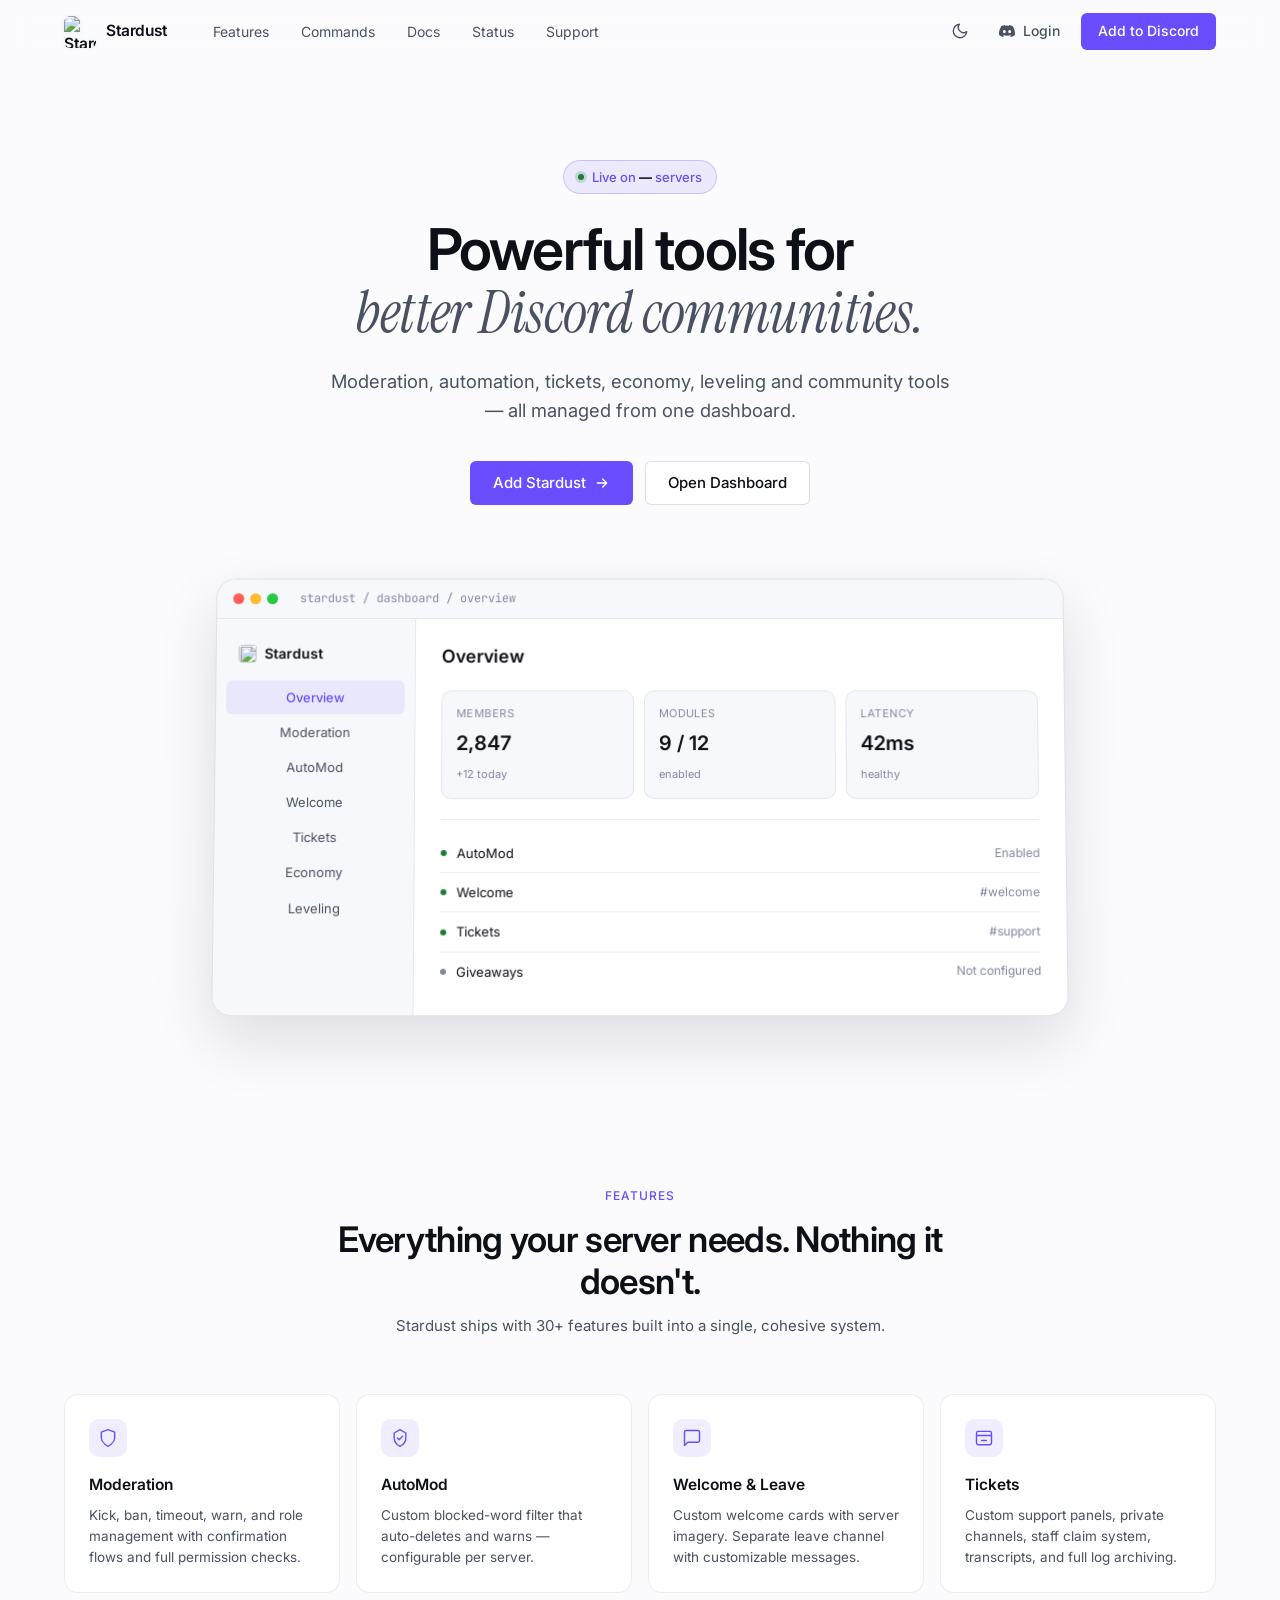
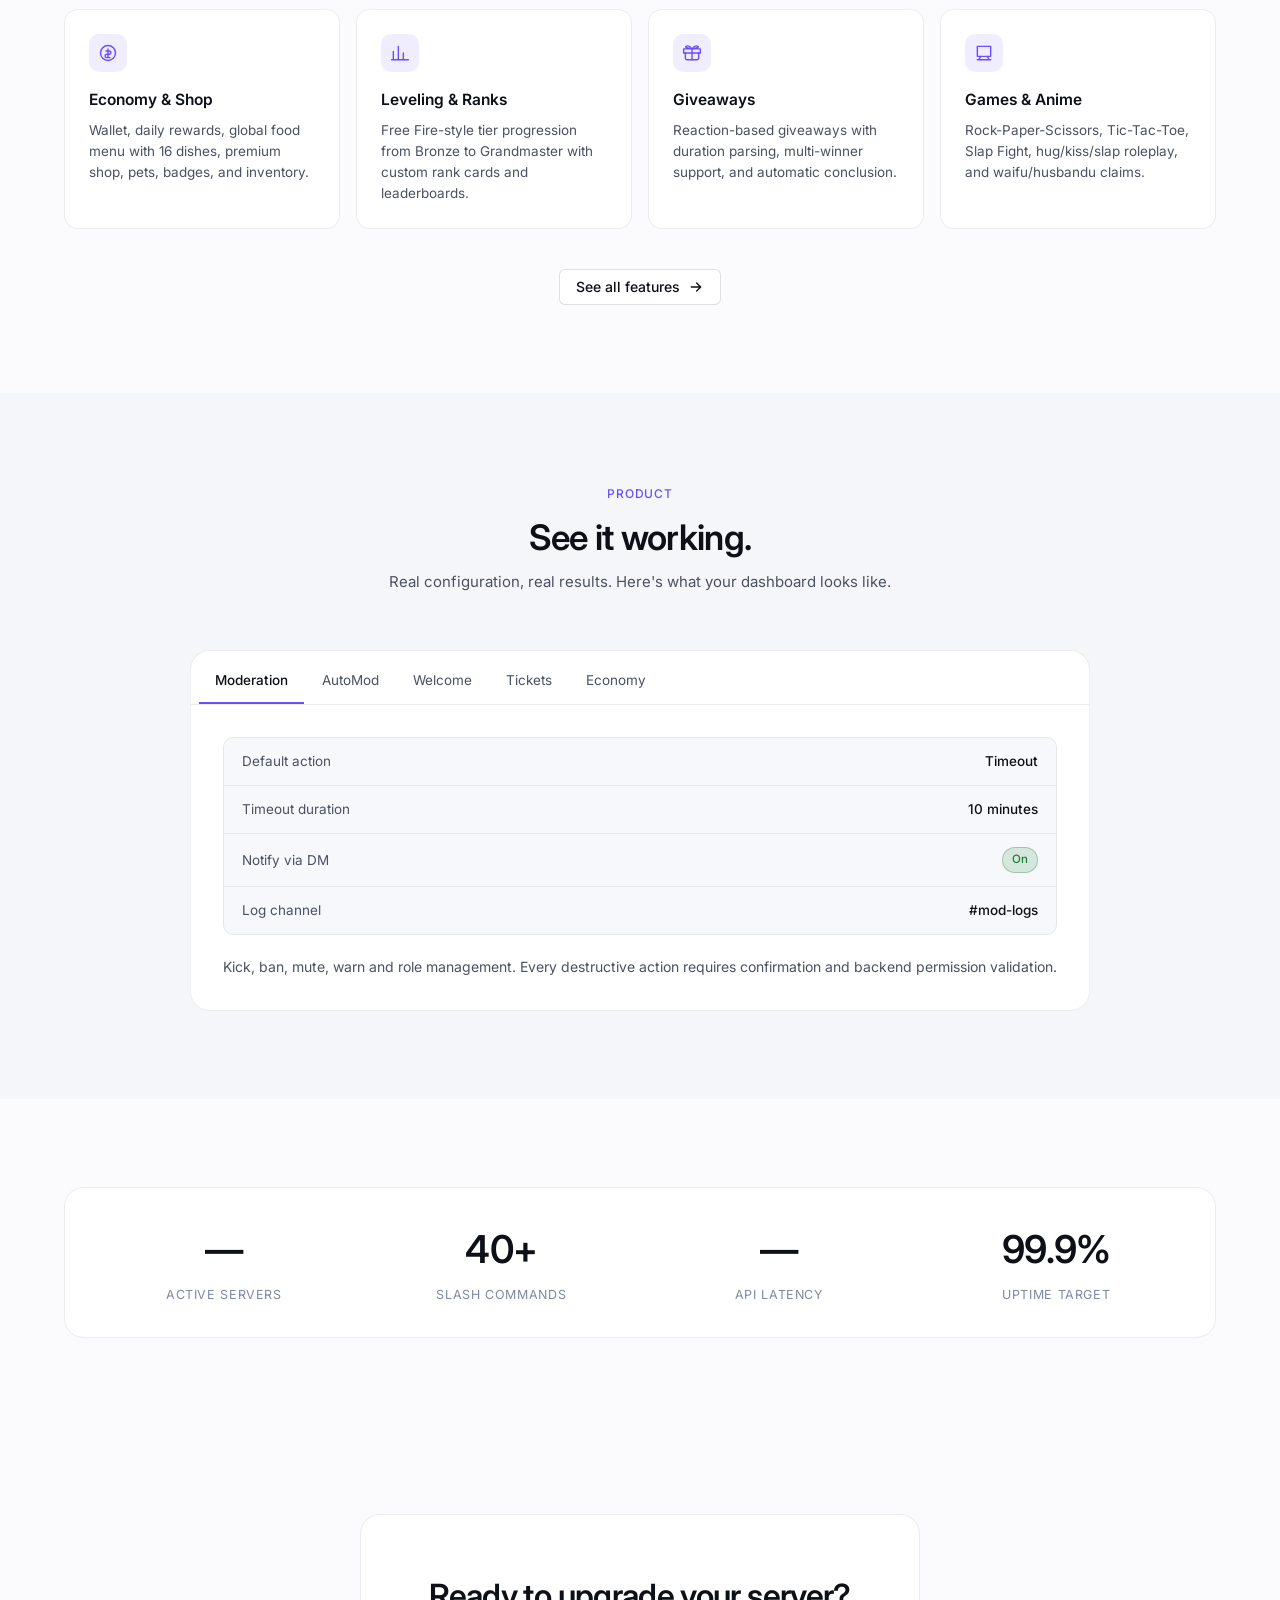
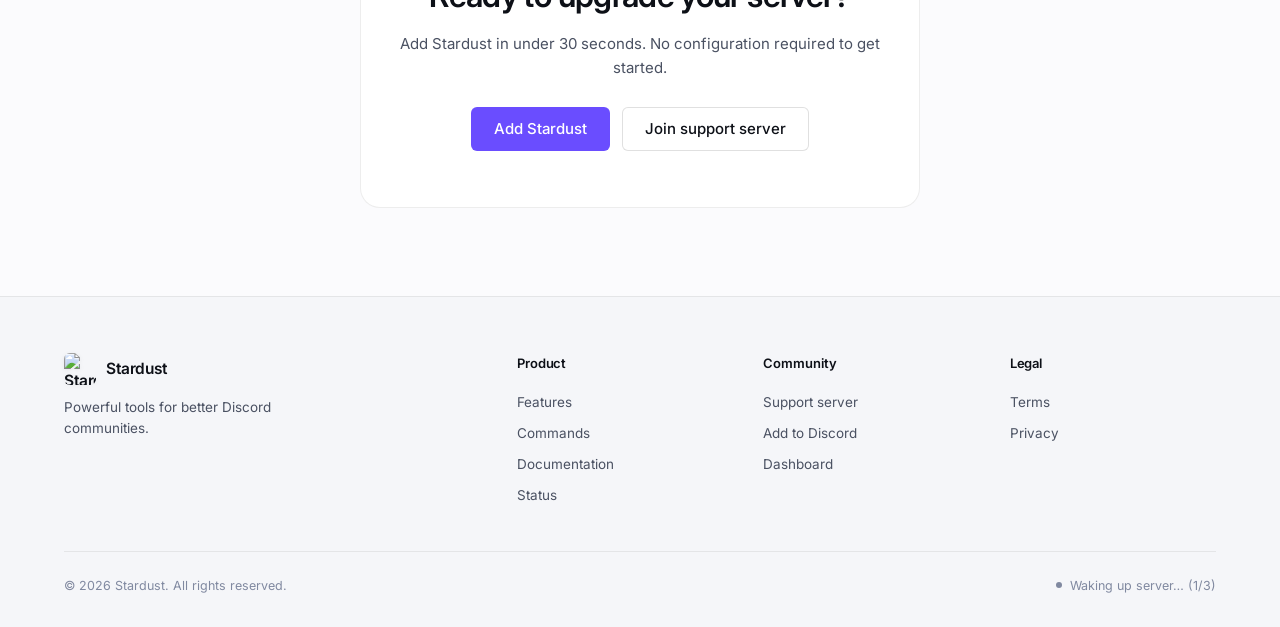
==== commit ea91f06e: "Change brand link from root to index.html" ====
--- a/index.html
+++ b/index.html
@@ -25,7 +25,7 @@
 <!-- ═══════════ HEADER ═══════════ -->
 <header class="site-header" id="siteHeader">
   <div class="container header-inner">
-    <a href="/" class="brand">
+    <a href="index.html" class="brand">
       <img class="brand-mark"
            src="https://i.ibb.co/3m3NJCYx/file-000000004894820eb5ce43234689dee1-removebg-preview.png"
            alt="Stardust" width="32" height="32">
@@ -66,7 +66,7 @@
 <div class="drawer-overlay" id="drawerOverlay"></div>
 <aside class="drawer" id="drawer" aria-hidden="true">
   <div class="drawer-header">
-    <a href="/" class="brand">
+    <a href="index.html" class="brand">
       <img class="brand-mark"
            src="https://i.ibb.co/3m3NJCYx/file-000000004894820eb5ce43234689dee1-removebg-preview.png"
            alt="Stardust" width="28" height="28">
@@ -337,7 +337,7 @@
   <div class="container">
     <div class="footer-grid">
       <div class="footer-brand">
-        <a href="/" class="brand">
+        <a href="index.html" class="brand">
           <img class="brand-mark"
                src="https://i.ibb.co/3m3NJCYx/file-000000004894820eb5ce43234689dee1-removebg-preview.png"
                alt="Stardust" width="28" height="28">
--- a/style.css
+++ b/style.css
@@ -139,17 +139,26 @@
   gap: 24px;
 }
 
+/* ─── Brand / Logo ─── */
 .brand {
   display: flex;
   align-items: center;
-  gap: 9px;
+  gap: 10px;
   font-weight: 600;
   font-size: 15.5px;
   letter-spacing: -0.01em;
 }
-.brand-mark { flex-shrink: 0; }
+.brand-mark {
+  flex-shrink: 0;
+  width: 32px;
+  height: 32px;
+  object-fit: contain;
+  border-radius: 6px;
+  display: block;
+}
 .brand-name { color: var(--text); }
 
+/* ─── Nav ─── */
 .nav-desktop {
   display: flex;
   gap: 4px;
@@ -299,6 +308,10 @@
   justify-content: space-between;
   margin-bottom: 24px;
 }
+.drawer-header .brand-mark {
+  width: 28px;
+  height: 28px;
+}
 .drawer-close {
   width: 32px;
   height: 32px;
@@ -446,10 +459,19 @@
   padding: 16px 10px;
 }
 .preview-side-brand {
+  display: flex;
+  align-items: center;
+  gap: 8px;
   font-size: 14px;
   font-weight: 600;
   padding: 8px 12px 16px;
   color: var(--text);
+}
+.preview-side-brand img {
+  width: 18px;
+  height: 18px;
+  object-fit: contain;
+  border-radius: 4px;
 }
 .preview-side-item {
   padding: 7px 12px;
@@ -852,6 +874,11 @@
 .toast.success .toast-icon { background: var(--success); }
 .toast.error .toast-icon { background: var(--danger); }
 .toast.info .toast-icon { background: var(--accent); }
+
+/* ─── Logo adaptive tweak for light theme ─── */
+[data-theme="light"] .brand-mark {
+  filter: drop-shadow(0 1px 2px rgba(0, 0, 0, 0.06));
+}
 
 /* ─── Responsive ─── */
 @media (max-width: 980px) {
@@ -889,4 +916,5 @@
   .section-title { font-size: 1.4rem; }
   .footer-grid { grid-template-columns: 1fr; }
   .toast-stack { bottom: 16px; right: 16px; left: 16px; max-width: none; }
-}
+  .brand-mark { width: 28px; height: 28px; }
+}
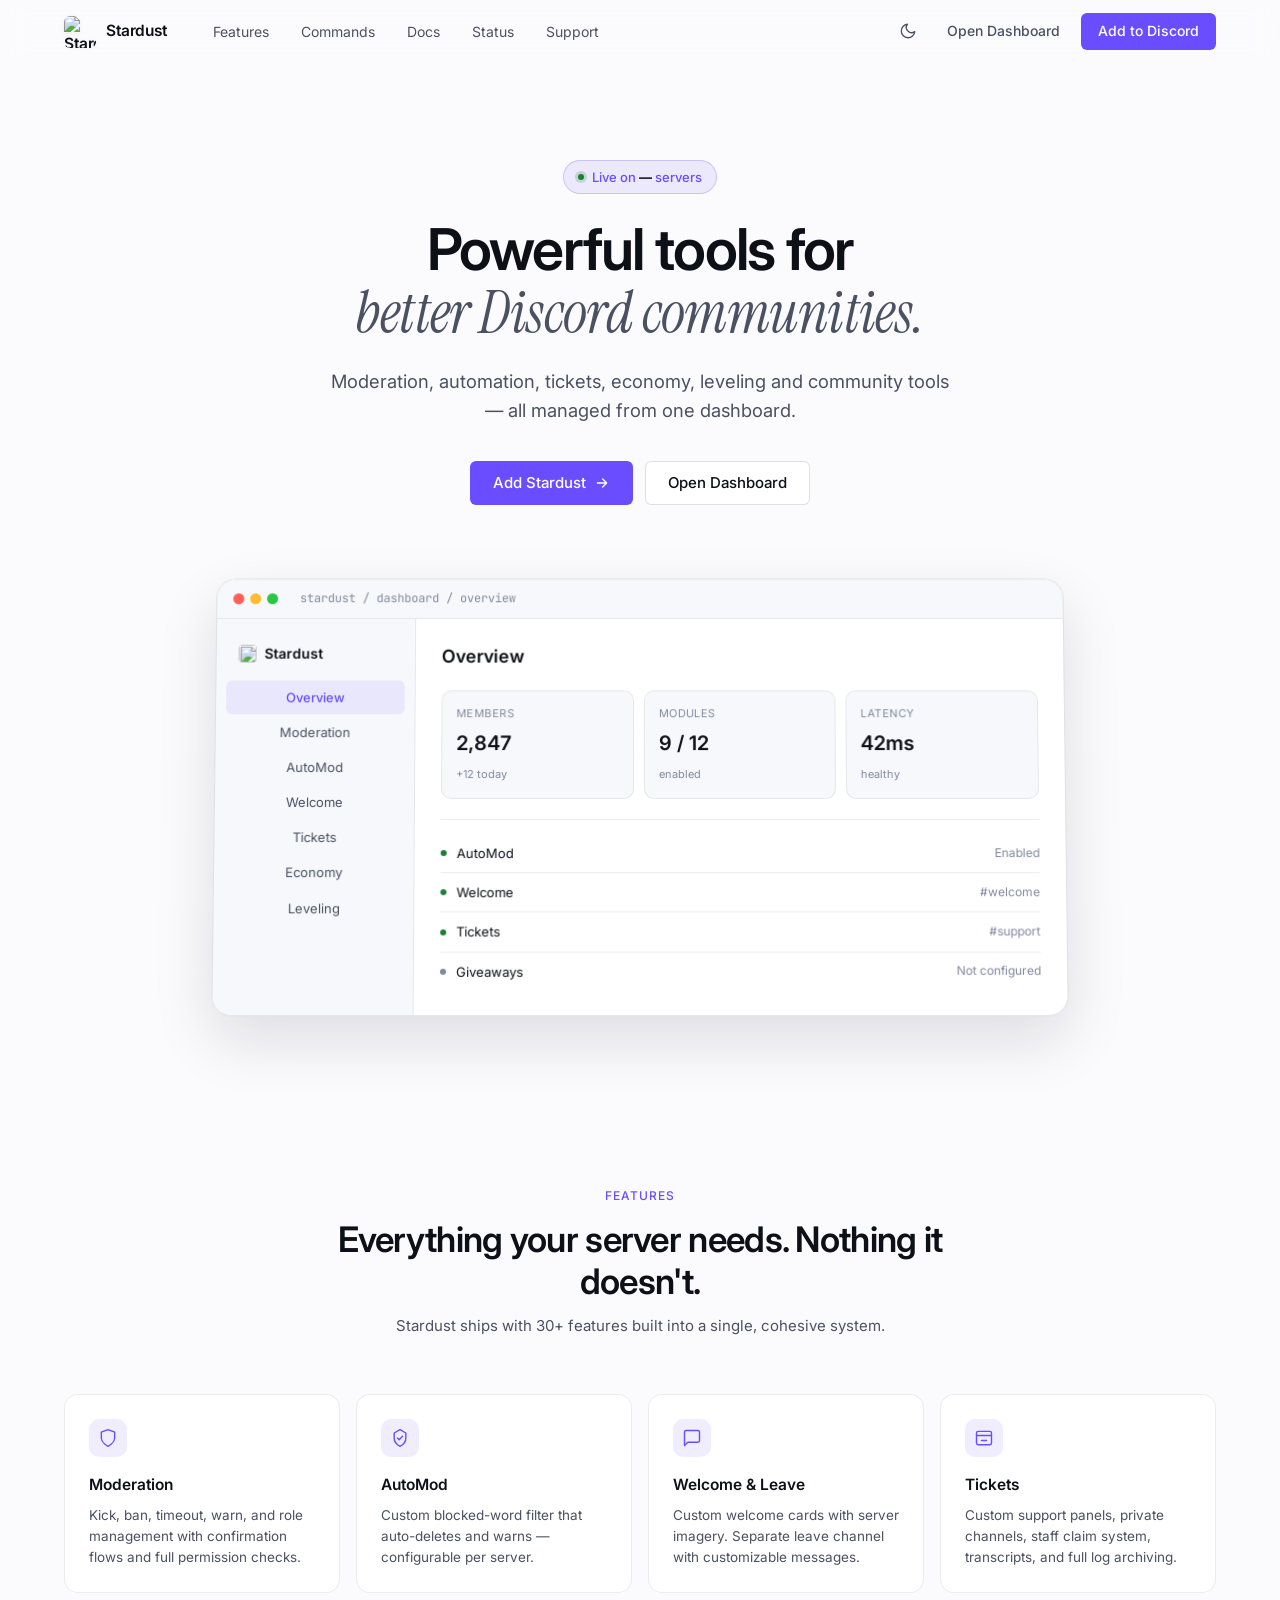
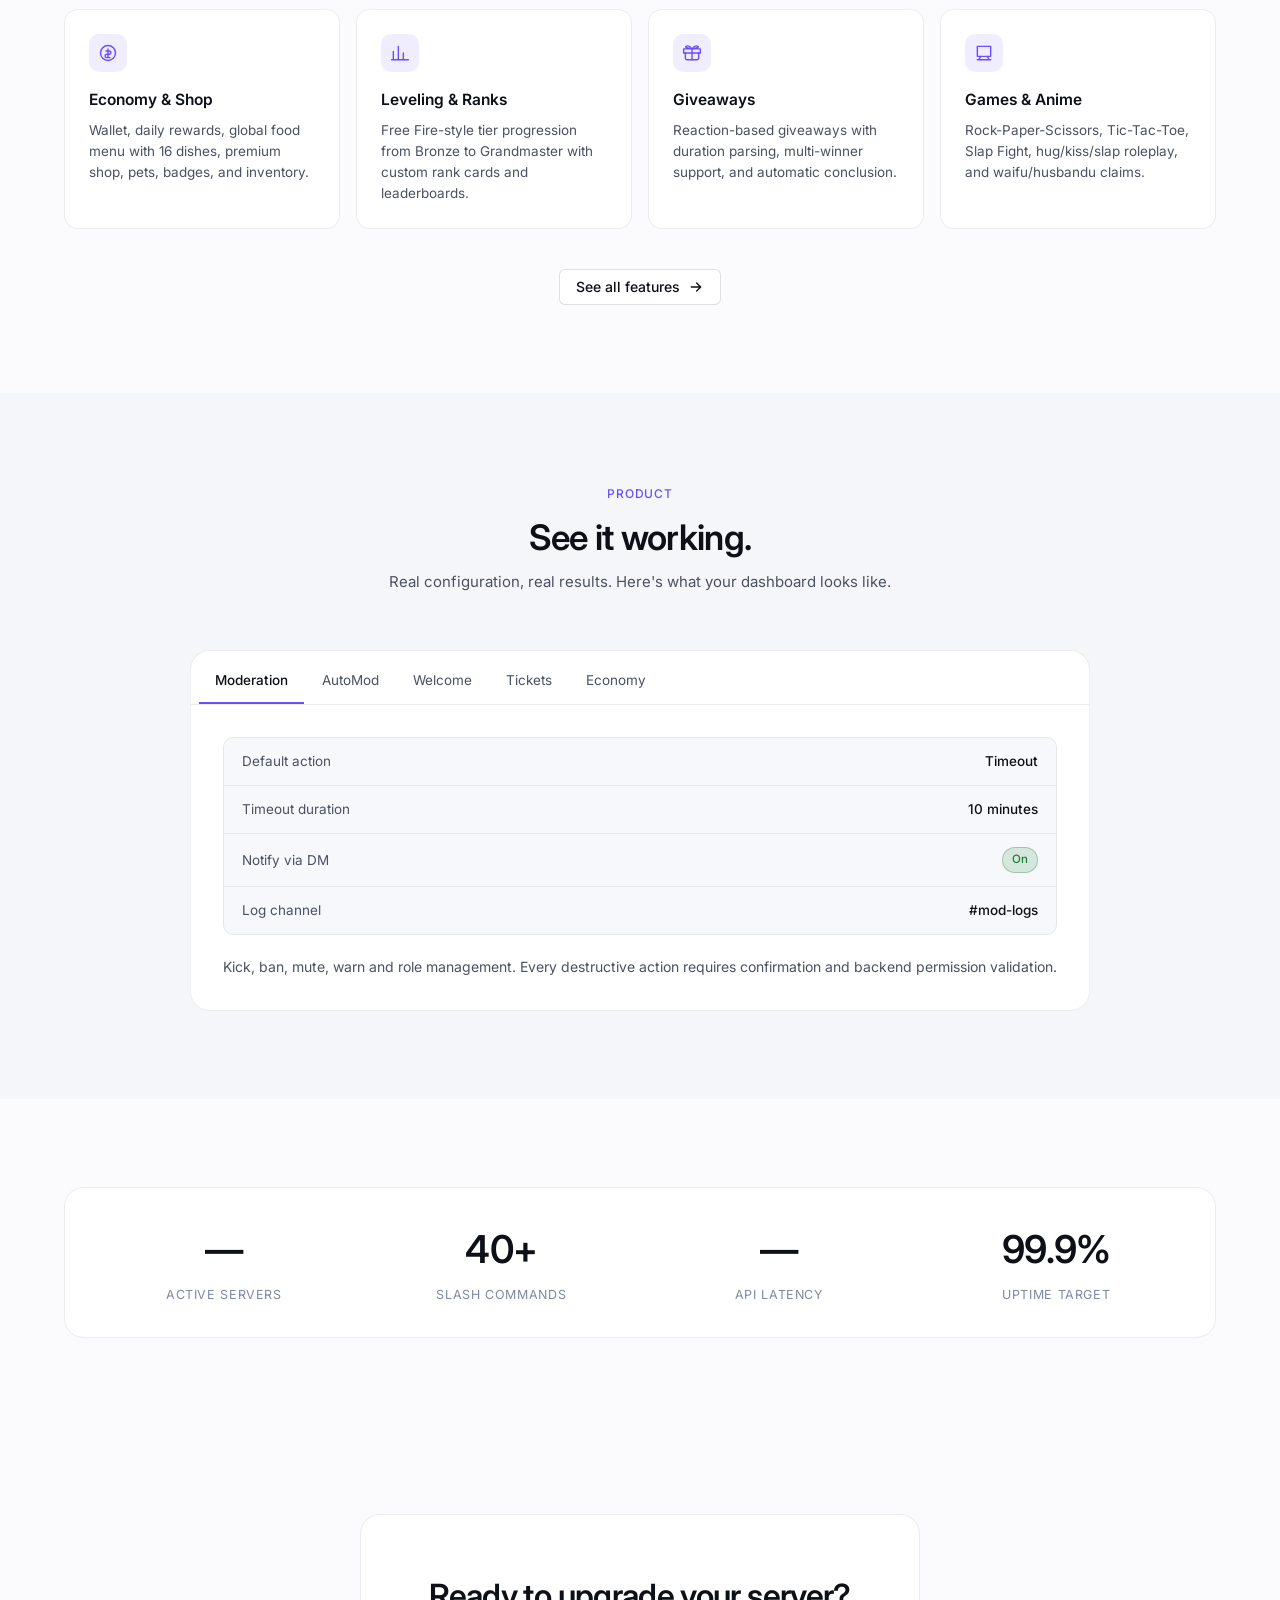
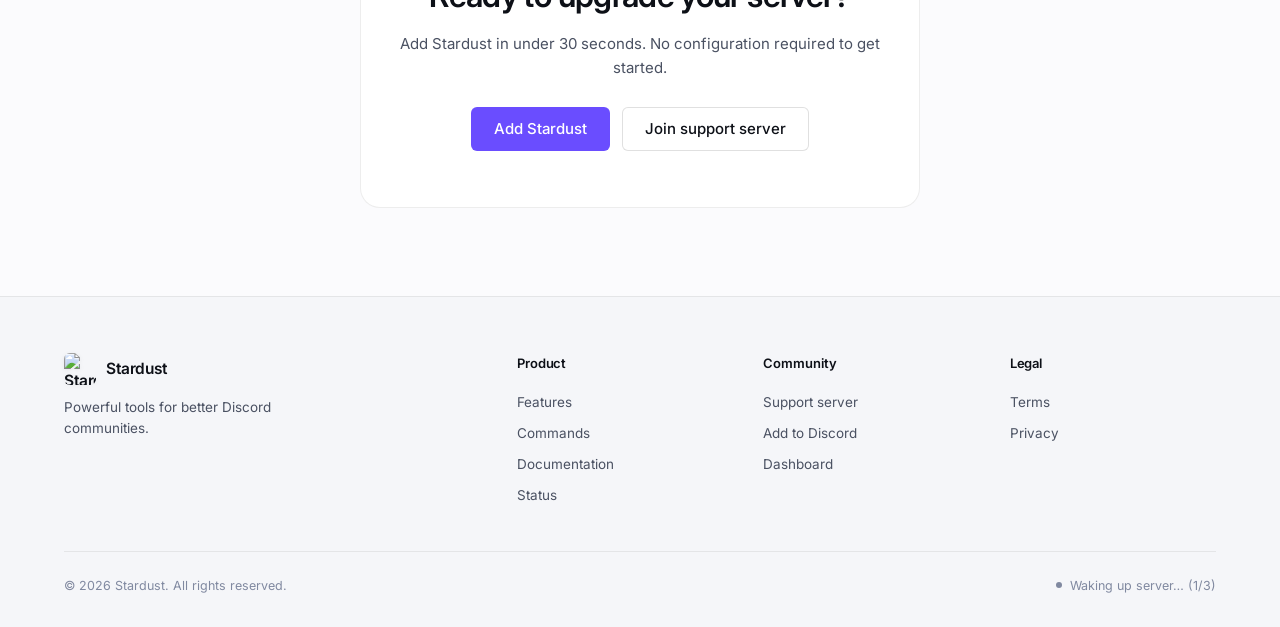
==== commit 66a14232: "Update login button and add user profile card Replaced login button with a link to open the dashboar" ====
--- a/index.html
+++ b/index.html
@@ -46,10 +46,7 @@
         <svg class="icon-moon" viewBox="0 0 24 24" width="18" height="18" fill="none" stroke="currentColor" stroke-width="1.8" stroke-linecap="round" stroke-linejoin="round"><path d="M21 12.79A9 9 0 1 1 11.21 3 7 7 0 0 0 21 12.79z"/></svg>
       </button>
 
-      <a href="#" class="btn btn-ghost login-btn" id="loginBtn">
-        <svg viewBox="0 0 24 24" width="16" height="16" fill="currentColor" aria-hidden="true"><path d="M20.317 4.37a19.79 19.79 0 0 0-4.885-1.515.074.074 0 0 0-.079.037c-.21.375-.444.864-.608 1.25a18.27 18.27 0 0 0-5.487 0 12.64 12.64 0 0 0-.617-1.25.077.077 0 0 0-.079-.037A19.736 19.736 0 0 0 3.677 4.37a.07.07 0 0 0-.032.027C.533 9.046-.32 13.58.099 18.057a.082.082 0 0 0 .031.057 19.9 19.9 0 0 0 5.993 3.03.078.078 0 0 0 .084-.028 14.09 14.09 0 0 0 1.226-1.994.076.076 0 0 0-.041-.106 13.107 13.107 0 0 1-1.872-.892.077.077 0 0 1-.008-.128c.126-.094.252-.192.372-.291a.074.074 0 0 1 .077-.01c3.928 1.793 8.18 1.793 12.062 0a.074.074 0 0 1 .078.01c.12.099.246.198.373.292a.077.077 0 0 1-.006.127 12.3 12.3 0 0 1-1.873.892.077.077 0 0 0-.041.107c.36.698.772 1.362 1.225 1.993a.076.076 0 0 0 .084.028 19.84 19.84 0 0 0 6.002-3.03.077.077 0 0 0 .032-.054c.5-5.177-.838-9.674-3.549-13.66a.061.061 0 0 0-.031-.03zM8.02 15.331c-1.182 0-2.157-1.085-2.157-2.419 0-1.333.956-2.419 2.157-2.419 1.21 0 2.176 1.096 2.157 2.42 0 1.333-.956 2.418-2.157 2.418zm7.975 0c-1.183 0-2.157-1.085-2.157-2.419 0-1.333.955-2.419 2.157-2.419 1.21 0 2.176 1.096 2.157 2.42 0 1.333-.946 2.418-2.157 2.418z"/></svg>
-        Login
-      </a>
+      <a href="dashboard.html" class="btn btn-ghost" id="openDashboardHeader">Open Dashboard</a>
 
       <a href="https://discord.com/oauth2/authorize?client_id=1517046273037832342&permissions=8&integration_type=0&scope=bot" class="btn btn-primary" target="_blank" rel="noopener">
         Add to Discord
@@ -84,9 +81,35 @@
     <a href="support.html">Support</a>
   </nav>
   <div class="drawer-actions">
-    <a href="#" class="btn btn-ghost login-btn">Login with Discord</a>
-    <a href="https://discord.com/oauth2/authorize?client_id=1517046273037832342&permissions=8&integration_type=0&scope=bot" class="btn btn-primary" target="_blank" rel="noopener">Add to Discord</a>
-  </div>
+  <a href="https://discord.com/oauth2/authorize?client_id=1517046273037832342&permissions=8&integration_type=0&scope=bot" class="btn btn-primary" target="_blank" rel="noopener">Add to Discord</a>
+</div>
+
+<!-- Drawer user profile card (auto-populated by app.js) -->
+<div class="drawer-user" id="drawerUser" hidden>
+  <button class="drawer-user-btn" id="drawerUserBtn" aria-haspopup="true" aria-expanded="false">
+    <img class="drawer-user-avatar" id="drawerUserAvatar" src="" alt="">
+    <div class="drawer-user-meta">
+      <span class="drawer-user-name" id="drawerUserName">—</span>
+      <span class="drawer-user-sub" id="drawerUserSub">Signed in</span>
+    </div>
+    <svg class="drawer-user-caret" viewBox="0 0 24 24" width="14" height="14" fill="none" stroke="currentColor" stroke-width="2" stroke-linecap="round" stroke-linejoin="round"><path d="M6 9l6 6 6-6"/></svg>
+  </button>
+  <div class="drawer-user-menu" id="drawerUserMenu">
+    <a href="dashboard.html" class="drawer-user-item">
+      <svg viewBox="0 0 24 24" width="14" height="14" fill="none" stroke="currentColor" stroke-width="1.8" stroke-linecap="round" stroke-linejoin="round"><path d="M3 9h18M3 9V6a2 2 0 0 1 2-2h14a2 2 0 0 1 2 2v3M3 9v9a2 2 0 0 0 2 2h14a2 2 0 0 0 2-2V9"/></svg>
+      Manage servers
+    </a>
+    <a href="support.html" class="drawer-user-item">
+      <svg viewBox="0 0 24 24" width="14" height="14" fill="none" stroke="currentColor" stroke-width="1.8" stroke-linecap="round" stroke-linejoin="round"><circle cx="12" cy="12" r="10"/><path d="M9.09 9a3 3 0 0 1 5.83 1c0 2-3 3-3 3M12 17h.01"/></svg>
+      Support
+    </a>
+    <div class="drawer-user-sep"></div>
+    <button type="button" class="drawer-user-item danger" id="drawerLogoutBtn">
+      <svg viewBox="0 0 24 24" width="14" height="14" fill="none" stroke="currentColor" stroke-width="1.8" stroke-linecap="round" stroke-linejoin="round"><path d="M9 21H5a2 2 0 0 1-2-2V5a2 2 0 0 1 2-2h4M16 17l5-5-5-5M21 12H9"/></svg>
+      Log out
+    </button>
+  </div>
+</div>
 </aside>
 
 <!-- ═══════════ HERO ═══════════ -->
--- a/style.css
+++ b/style.css
@@ -918,3 +918,84 @@
   .toast-stack { bottom: 16px; right: 16px; left: 16px; max-width: none; }
   .brand-mark { width: 28px; height: 28px; }
 }
+
+/* ═══ Global user chip (auto-injected by app.js) ═══ */
+.user-chip-btn {
+  display: inline-flex;
+  align-items: center;
+  gap: 8px;
+  padding: 4px 12px 4px 4px;
+  border-radius: 999px;
+  background: var(--surface);
+  border: 1px solid var(--border);
+  color: var(--text);
+  font-size: 13.5px;
+  font-weight: 500;
+  text-decoration: none;
+  transition: background var(--transition), border-color var(--transition);
+  cursor: pointer;
+  max-width: 180px;
+  overflow: hidden;
+  flex-shrink: 0;
+}
+.user-chip-btn:hover {
+  background: var(--surface-hover);
+  border-color: var(--border-strong);
+}
+.user-chip-avatar {
+  width: 26px;
+  height: 26px;
+  border-radius: 50%;
+  object-fit: cover;
+  flex-shrink: 0;
+}
+.user-chip-name {
+  max-width: 120px;
+  overflow: hidden;
+  text-overflow: ellipsis;
+  white-space: nowrap;
+}
+.user-chip-caret { color: var(--text-muted); flex-shrink: 0; }
+
+/* ─── User dropdown ─── */
+.global-user-menu {
+  position: fixed;
+  z-index: 1001;
+  min-width: 200px;
+  max-width: 240px;
+  background: var(--surface);
+  border: 1px solid var(--border-strong);
+  border-radius: var(--radius);
+  box-shadow: var(--shadow-lg);
+  padding: 6px;
+  opacity: 0;
+  visibility: hidden;
+  transform: translateY(-4px);
+  transition: opacity 180ms ease, visibility 180ms ease, transform 180ms ease;
+}
+.global-user-menu.open {
+  opacity: 1;
+  visibility: visible;
+  transform: translateY(0);
+}
+
+/* ─── Fix for smaller viewports (mobile) ─── */
+@media (max-width: 720px) {
+  .user-chip-btn {
+    max-width: 140px;
+    padding: 4px 10px 4px 4px;
+  }
+  .user-chip-name {
+    max-width: 80px;
+    font-size: 13px;
+  }
+}
+
+@media (max-width: 420px) {
+  .user-chip-btn {
+    max-width: 60px;
+    padding: 4px;
+  }
+  .user-chip-name { display: none; }
+  .user-chip-caret { display: none; }
+}
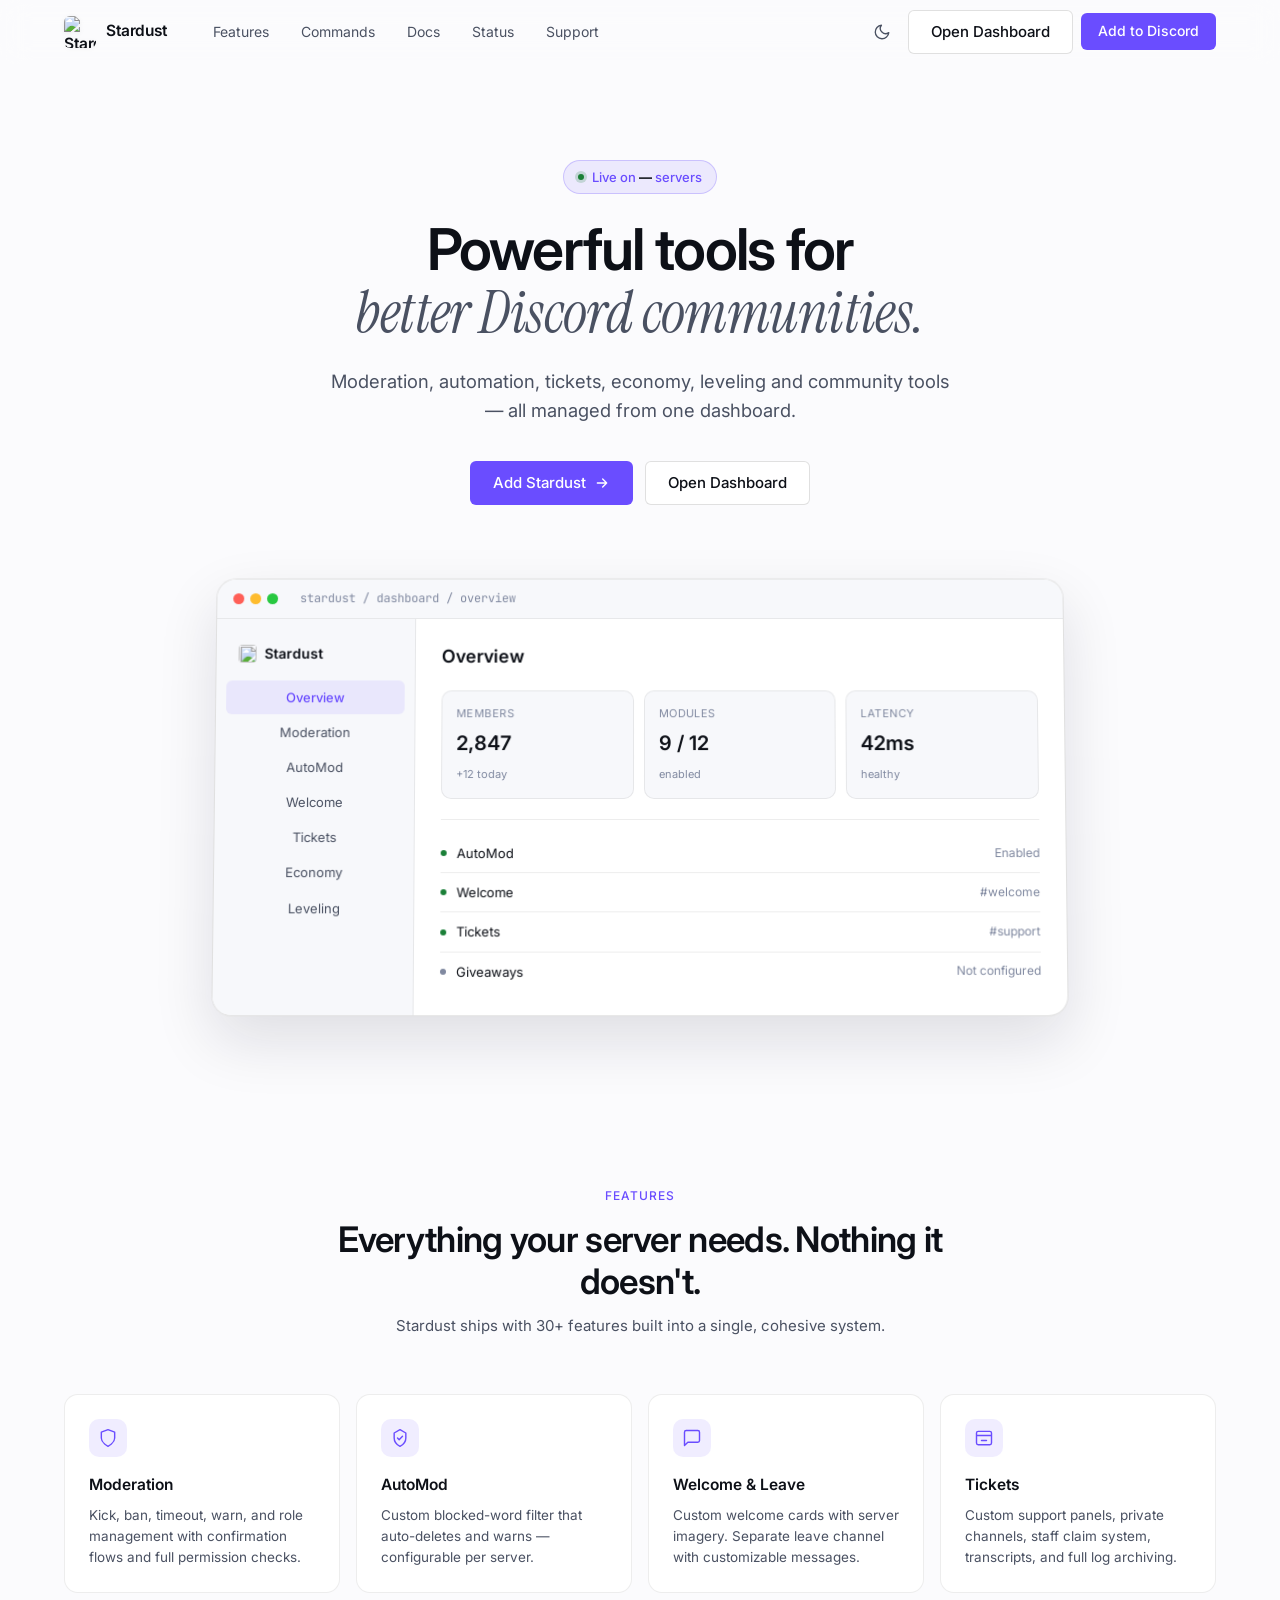
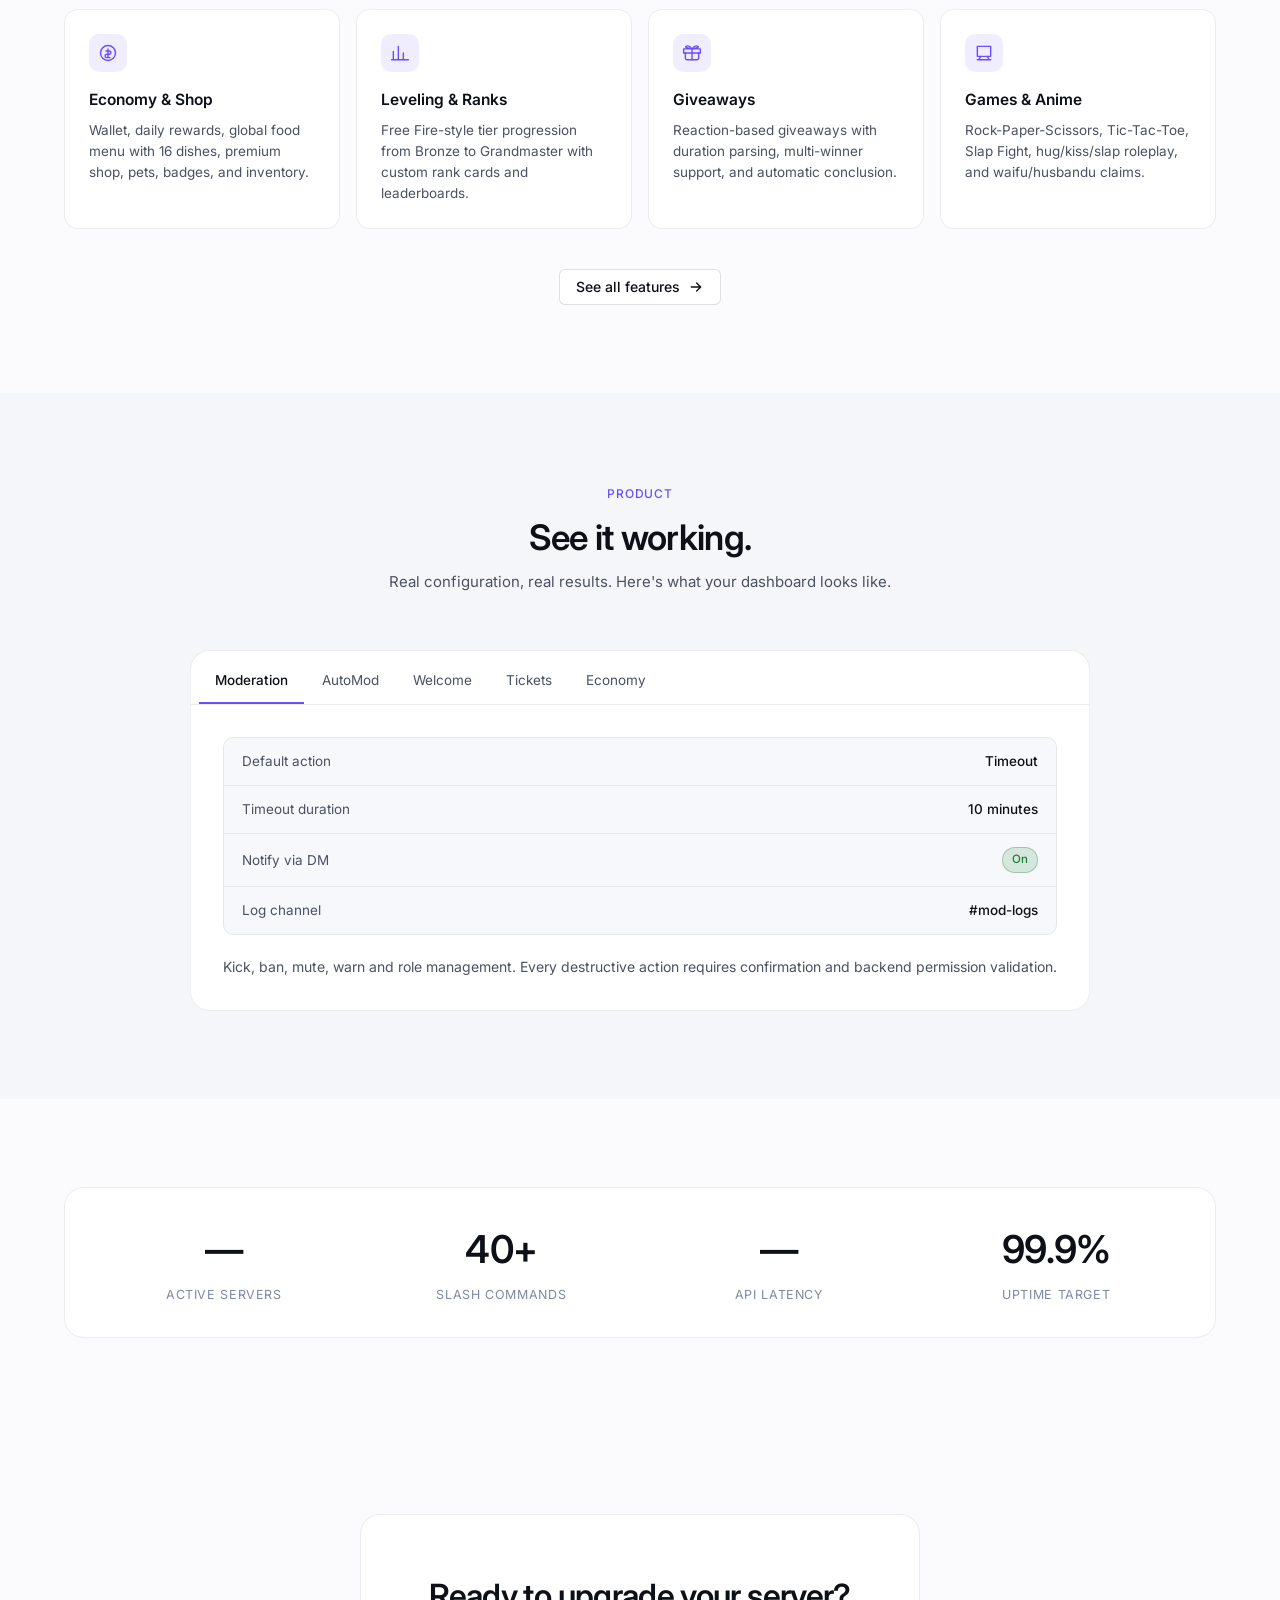
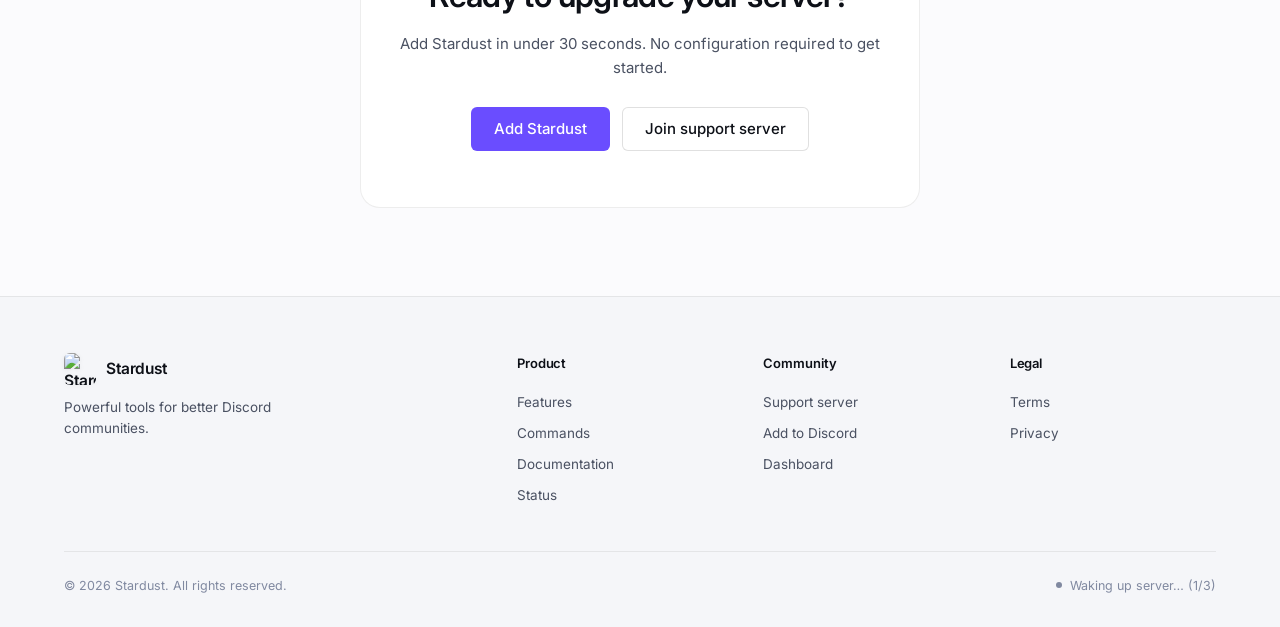
==== commit 4e17c179: "Change dashboard button style and ID" ====
--- a/index.html
+++ b/index.html
@@ -46,7 +46,7 @@
         <svg class="icon-moon" viewBox="0 0 24 24" width="18" height="18" fill="none" stroke="currentColor" stroke-width="1.8" stroke-linecap="round" stroke-linejoin="round"><path d="M21 12.79A9 9 0 1 1 11.21 3 7 7 0 0 0 21 12.79z"/></svg>
       </button>
 
-      <a href="dashboard.html" class="btn btn-ghost" id="openDashboardHeader">Open Dashboard</a>
+      <a href="#" class="btn btn-secondary btn-lg" id="openDashboardHero">Open Dashboard</a>
 
       <a href="https://discord.com/oauth2/authorize?client_id=1517046273037832342&permissions=8&integration_type=0&scope=bot" class="btn btn-primary" target="_blank" rel="noopener">
         Add to Discord
@@ -84,31 +84,40 @@
   <a href="https://discord.com/oauth2/authorize?client_id=1517046273037832342&permissions=8&integration_type=0&scope=bot" class="btn btn-primary" target="_blank" rel="noopener">Add to Discord</a>
 </div>
 
-<!-- Drawer user profile card (auto-populated by app.js) -->
+<!-- Drawer user profile (shown when logged in) -->
 <div class="drawer-user" id="drawerUser" hidden>
   <button class="drawer-user-btn" id="drawerUserBtn" aria-haspopup="true" aria-expanded="false">
     <img class="drawer-user-avatar" id="drawerUserAvatar" src="" alt="">
-    <div class="drawer-user-meta">
+    <div class="drawer-user-info">
       <span class="drawer-user-name" id="drawerUserName">—</span>
-      <span class="drawer-user-sub" id="drawerUserSub">Signed in</span>
-    </div>
-    <svg class="drawer-user-caret" viewBox="0 0 24 24" width="14" height="14" fill="none" stroke="currentColor" stroke-width="2" stroke-linecap="round" stroke-linejoin="round"><path d="M6 9l6 6 6-6"/></svg>
+      <span class="drawer-user-handle" id="drawerUserHandle">@user</span>
+    </div>
+    <svg class="drawer-user-caret" viewBox="0 0 24 24" width="16" height="16" fill="none" stroke="currentColor" stroke-width="2" stroke-linecap="round" stroke-linejoin="round"><path d="M6 9l6 6 6-6"/></svg>
   </button>
+
   <div class="drawer-user-menu" id="drawerUserMenu">
     <a href="dashboard.html" class="drawer-user-item">
-      <svg viewBox="0 0 24 24" width="14" height="14" fill="none" stroke="currentColor" stroke-width="1.8" stroke-linecap="round" stroke-linejoin="round"><path d="M3 9h18M3 9V6a2 2 0 0 1 2-2h14a2 2 0 0 1 2 2v3M3 9v9a2 2 0 0 0 2 2h14a2 2 0 0 0 2-2V9"/></svg>
-      Manage servers
+      <svg viewBox="0 0 24 24" width="16" height="16" fill="none" stroke="currentColor" stroke-width="1.8" stroke-linecap="round" stroke-linejoin="round"><path d="M3 9h18M3 9V6a2 2 0 0 1 2-2h14a2 2 0 0 1 2 2v3M3 9v9a2 2 0 0 0 2 2h14a2 2 0 0 0 2-2V9"/></svg>
+      <span>Manage servers</span>
     </a>
     <a href="support.html" class="drawer-user-item">
-      <svg viewBox="0 0 24 24" width="14" height="14" fill="none" stroke="currentColor" stroke-width="1.8" stroke-linecap="round" stroke-linejoin="round"><circle cx="12" cy="12" r="10"/><path d="M9.09 9a3 3 0 0 1 5.83 1c0 2-3 3-3 3M12 17h.01"/></svg>
-      Support
+      <svg viewBox="0 0 24 24" width="16" height="16" fill="none" stroke="currentColor" stroke-width="1.8" stroke-linecap="round" stroke-linejoin="round"><circle cx="12" cy="12" r="10"/><path d="M9.09 9a3 3 0 0 1 5.83 1c0 2-3 3-3 3M12 17h.01"/></svg>
+      <span>Support</span>
     </a>
     <div class="drawer-user-sep"></div>
     <button type="button" class="drawer-user-item danger" id="drawerLogoutBtn">
-      <svg viewBox="0 0 24 24" width="14" height="14" fill="none" stroke="currentColor" stroke-width="1.8" stroke-linecap="round" stroke-linejoin="round"><path d="M9 21H5a2 2 0 0 1-2-2V5a2 2 0 0 1 2-2h4M16 17l5-5-5-5M21 12H9"/></svg>
-      Log out
+      <svg viewBox="0 0 24 24" width="16" height="16" fill="none" stroke="currentColor" stroke-width="1.8" stroke-linecap="round" stroke-linejoin="round"><path d="M9 21H5a2 2 0 0 1-2-2V5a2 2 0 0 1 2-2h4M16 17l5-5-5-5M21 12H9"/></svg>
+      <span>Log out</span>
     </button>
   </div>
+</div>
+
+<!-- Drawer login button (shown when NOT logged in) -->
+<div class="drawer-login" id="drawerLogin" hidden>
+  <a href="#" class="btn btn-secondary drawer-login-btn" id="drawerLoginBtn">
+    <svg viewBox="0 0 24 24" width="16" height="16" fill="currentColor" aria-hidden="true"><path d="M20.317 4.37a19.79 19.79 0 0 0-4.885-1.515.074.074 0 0 0-.079.037c-.21.375-.444.864-.608 1.25a18.27 18.27 0 0 0-5.487 0 12.64 12.64 0 0 0-.617-1.25.077.077 0 0 0-.079-.037A19.736 19.736 0 0 0 3.677 4.37a.07.07 0 0 0-.032.027C.533 9.046-.32 13.58.099 18.057a.082.082 0 0 0 .031.057 19.9 19.9 0 0 0 5.993 3.03.078.078 0 0 0 .084-.028 14.09 14.09 0 0 0 1.226-1.994.076.076 0 0 0-.041-.106 13.107 13.107 0 0 1-1.872-.892.077.077 0 0 1-.008-.128c.126-.094.252-.192.372-.291a.074.074 0 0 1 .077-.01c3.928 1.793 8.18 1.793 12.062 0a.074.074 0 0 1 .078.01c.12.099.246.198.373.292a.077.077 0 0 1-.006.127 12.3 12.3 0 0 1-1.873.892.077.077 0 0 0-.041.107c.36.698.772 1.362 1.225 1.993a.076.076 0 0 0 .084.028 19.84 19.84 0 0 0 6.002-3.03.077.077 0 0 0 .032-.054c.5-5.177-.838-9.674-3.549-13.66a.061.061 0 0 0-.031-.03zM8.02 15.331c-1.182 0-2.157-1.085-2.157-2.419 0-1.333.956-2.419 2.157-2.419 1.21 0 2.176 1.096 2.157 2.42 0 1.333-.956 2.418-2.157 2.418zm7.975 0c-1.183 0-2.157-1.085-2.157-2.419 0-1.333.955-2.419 2.157-2.419 1.21 0 2.176 1.096 2.157 2.42 0 1.333-.946 2.418-2.157 2.418z"/></svg>
+    Login with Discord
+  </a>
 </div>
 </aside>
 
--- a/style.css
+++ b/style.css
@@ -919,50 +919,81 @@
   .brand-mark { width: 28px; height: 28px; }
 }
 
-/* ═══ Global user chip (auto-injected by app.js) ═══ */
-.user-chip-btn {
-  display: inline-flex;
-  align-items: center;
-  gap: 8px;
-  padding: 4px 12px 4px 4px;
-  border-radius: 999px;
+/* ═══ Drawer user profile (bottom of mobile drawer) ═══ */
+.drawer-user {
+  margin-top: auto;
+  padding-top: 14px;
+  border-top: 1px solid var(--border);
+  position: relative;
+}
+
+.drawer-user-btn {
+  display: flex;
+  align-items: center;
+  gap: 12px;
+  width: 100%;
+  padding: 8px 10px;
+  border-radius: var(--radius);
   background: var(--surface);
   border: 1px solid var(--border);
-  color: var(--text);
-  font-size: 13.5px;
-  font-weight: 500;
-  text-decoration: none;
+  cursor: pointer;
+  text-align: left;
   transition: background var(--transition), border-color var(--transition);
-  cursor: pointer;
-  max-width: 180px;
-  overflow: hidden;
-  flex-shrink: 0;
-}
-.user-chip-btn:hover {
+}
+.drawer-user-btn:hover {
   background: var(--surface-hover);
   border-color: var(--border-strong);
 }
-.user-chip-avatar {
-  width: 26px;
-  height: 26px;
+
+.drawer-user-avatar {
+  width: 42px;
+  height: 42px;
   border-radius: 50%;
   object-fit: cover;
   flex-shrink: 0;
-}
-.user-chip-name {
-  max-width: 120px;
+  background: var(--surface-2);
+  border: 1px solid var(--border);
+}
+
+.drawer-user-info {
+  flex: 1;
+  min-width: 0;
+  display: flex;
+  flex-direction: column;
+  gap: 2px;
+}
+.drawer-user-name {
+  font-size: 14px;
+  font-weight: 600;
+  color: var(--text);
   overflow: hidden;
   text-overflow: ellipsis;
   white-space: nowrap;
-}
-.user-chip-caret { color: var(--text-muted); flex-shrink: 0; }
-
-/* ─── User dropdown ─── */
-.global-user-menu {
-  position: fixed;
-  z-index: 1001;
-  min-width: 200px;
-  max-width: 240px;
+  line-height: 1.2;
+}
+.drawer-user-handle {
+  font-size: 12px;
+  color: var(--text-muted);
+  overflow: hidden;
+  text-overflow: ellipsis;
+  white-space: nowrap;
+  line-height: 1.2;
+}
+.drawer-user-caret {
+  color: var(--text-muted);
+  flex-shrink: 0;
+  transition: transform 200ms ease;
+}
+.drawer-user-btn[aria-expanded="true"] .drawer-user-caret {
+  transform: rotate(180deg);
+}
+
+/* Dropdown (opens above the profile button) */
+.drawer-user-menu {
+  position: absolute;
+  bottom: calc(100% + 8px);
+  left: 0;
+  right: 0;
   background: var(--surface);
   border: 1px solid var(--border-strong);
   border-radius: var(--radius);
@@ -970,32 +1001,58 @@
   padding: 6px;
   opacity: 0;
   visibility: hidden;
-  transform: translateY(-4px);
-  transition: opacity 180ms ease, visibility 180ms ease, transform 180ms ease;
-}
-.global-user-menu.open {
+  transform: translateY(8px);
+  transition: opacity 200ms ease, visibility 200ms ease, transform 200ms ease;
+  z-index: 50;
+}
+.drawer-user-menu.open {
   opacity: 1;
   visibility: visible;
   transform: translateY(0);
 }
 
-/* ─── Fix for smaller viewports (mobile) ─── */
-@media (max-width: 720px) {
-  .user-chip-btn {
-    max-width: 140px;
-    padding: 4px 10px 4px 4px;
-  }
-  .user-chip-name {
-    max-width: 80px;
-    font-size: 13px;
-  }
-}
-
-@media (max-width: 420px) {
-  .user-chip-btn {
-    max-width: 60px;
-    padding: 4px;
-  }
-  .user-chip-name { display: none; }
-  .user-chip-caret { display: none; }
-}
+.drawer-user-item {
+  display: flex;
+  align-items: center;
+  gap: 12px;
+  width: 100%;
+  padding: 11px 12px;
+  border-radius: var(--radius-sm);
+  font-size: 14px;
+  font-weight: 500;
+  color: var(--text-secondary);
+  text-decoration: none;
+  text-align: left;
+  cursor: pointer;
+  border: none;
+  background: none;
+  transition: background var(--transition), color var(--transition);
+}
+.drawer-user-item:hover {
+  background: var(--surface-hover);
+  color: var(--text);
+}
+.drawer-user-item.danger { color: var(--danger); }
+.drawer-user-item.danger:hover {
+  background: color-mix(in srgb, var(--danger) 12%, transparent);
+  color: var(--danger);
+}
+.drawer-user-item svg { flex-shrink: 0; opacity: 0.85; }
+
+.drawer-user-sep {
+  height: 1px;
+  background: var(--border);
+  margin: 4px 2px;
+}
+
+/* ═══ Drawer login button (shown when NOT logged in) ═══ */
+.drawer-login {
+  margin-top: auto;
+  padding-top: 14px;
+  border-top: 1px solid var(--border);
+}
+.drawer-login-btn {
+  width: 100%;
+  justify-content: center;
+  gap: 10px;
+}
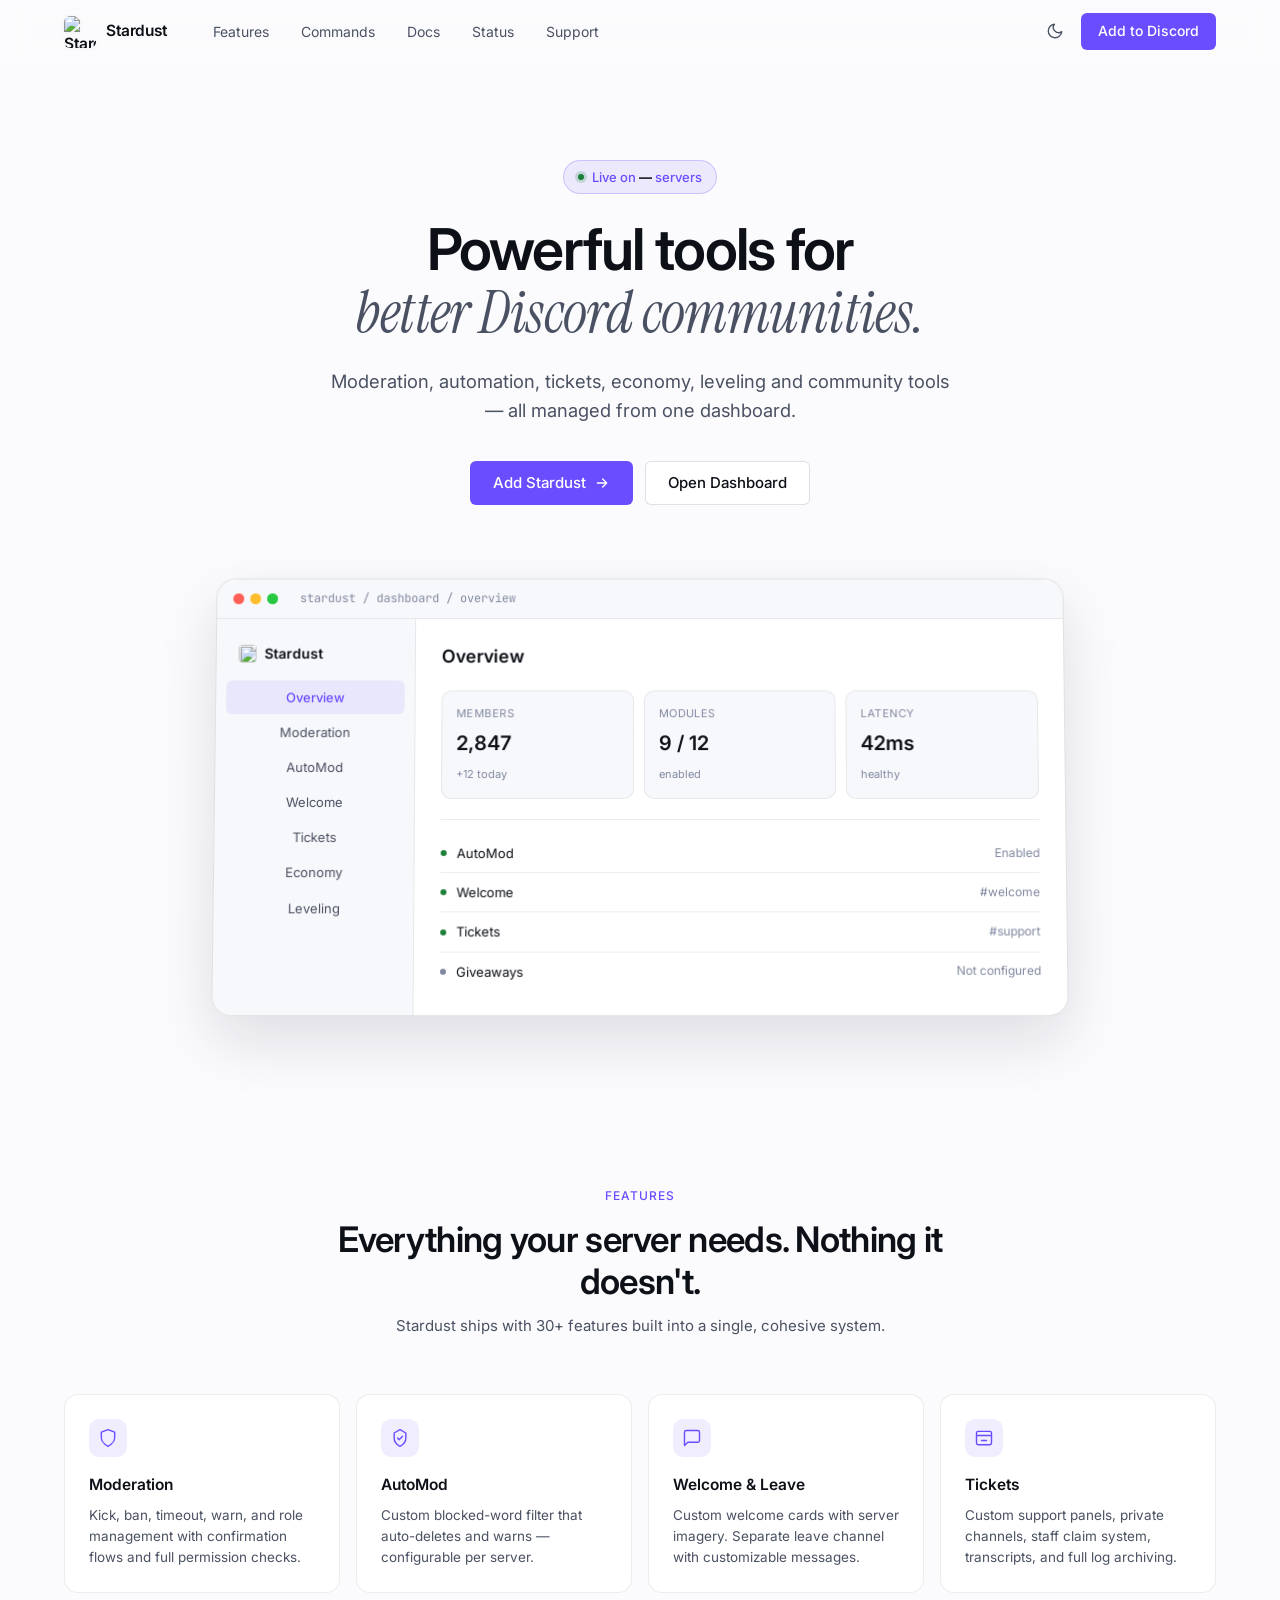
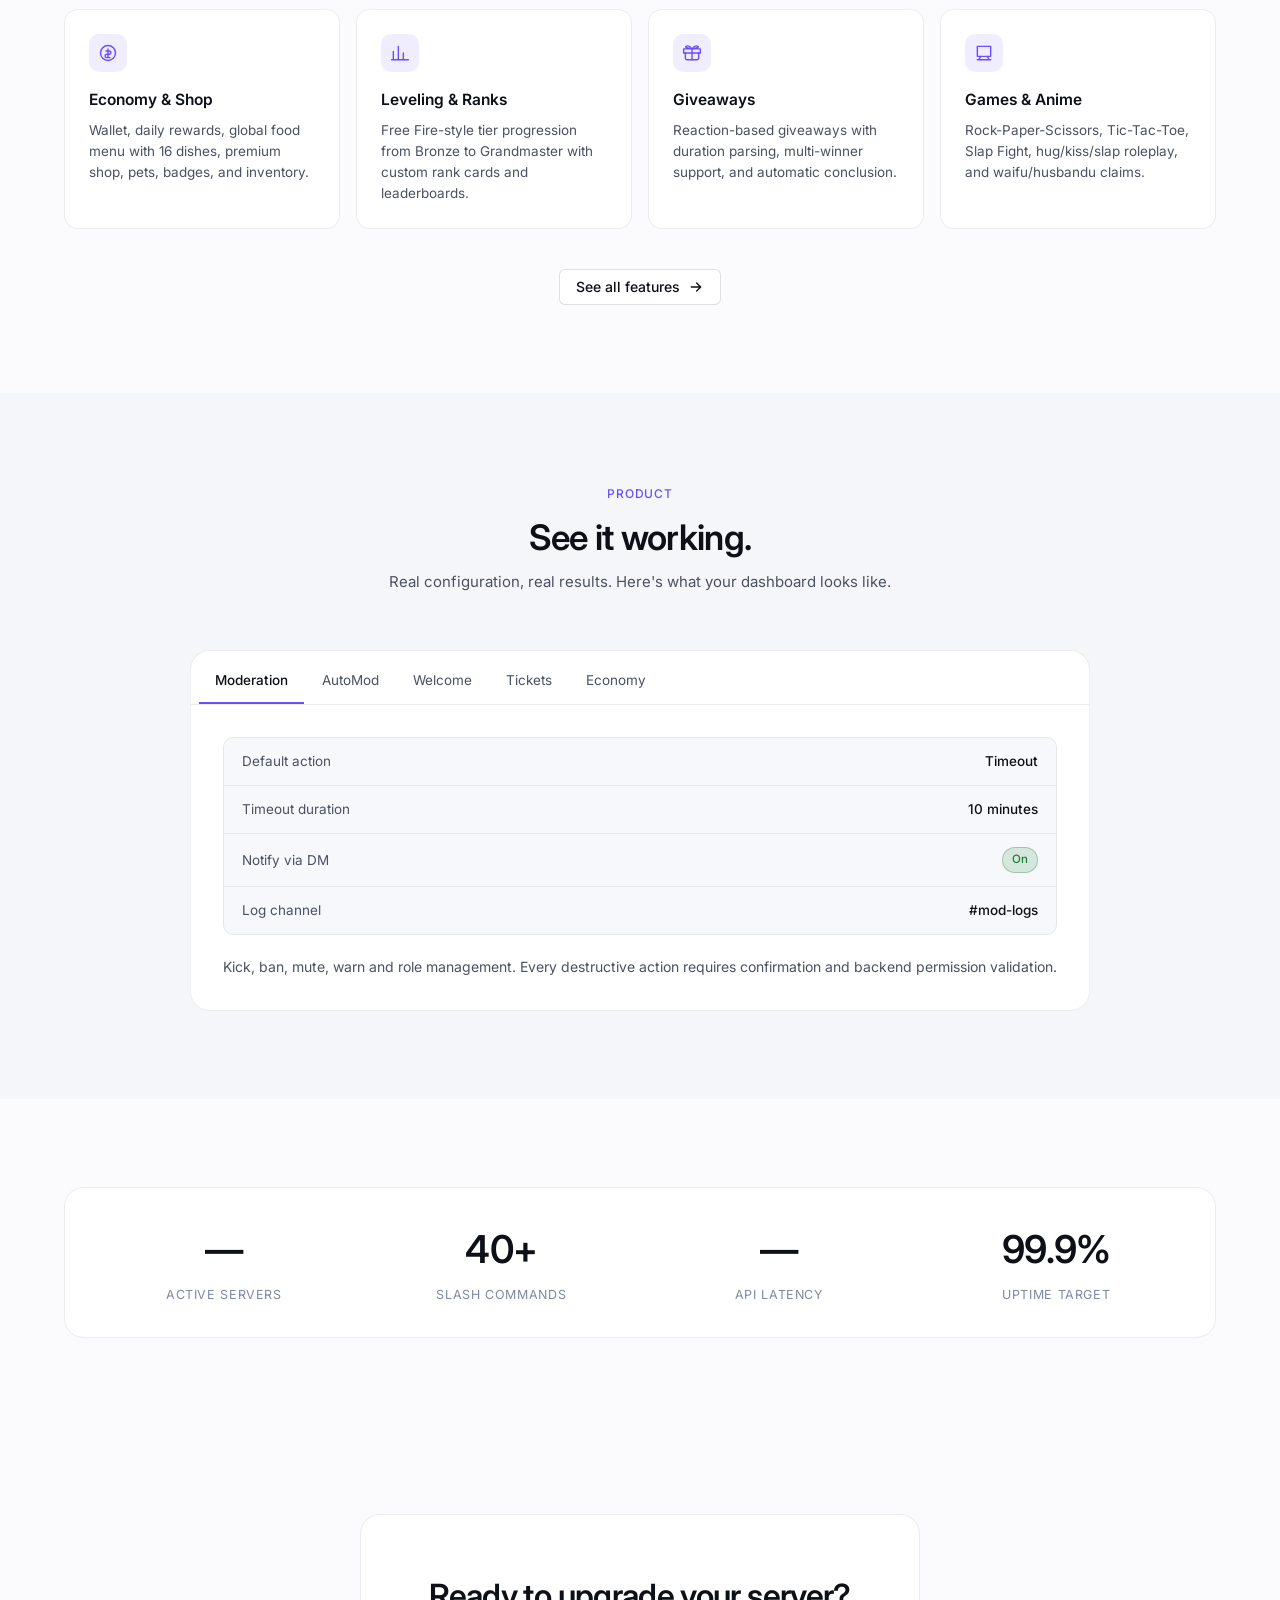
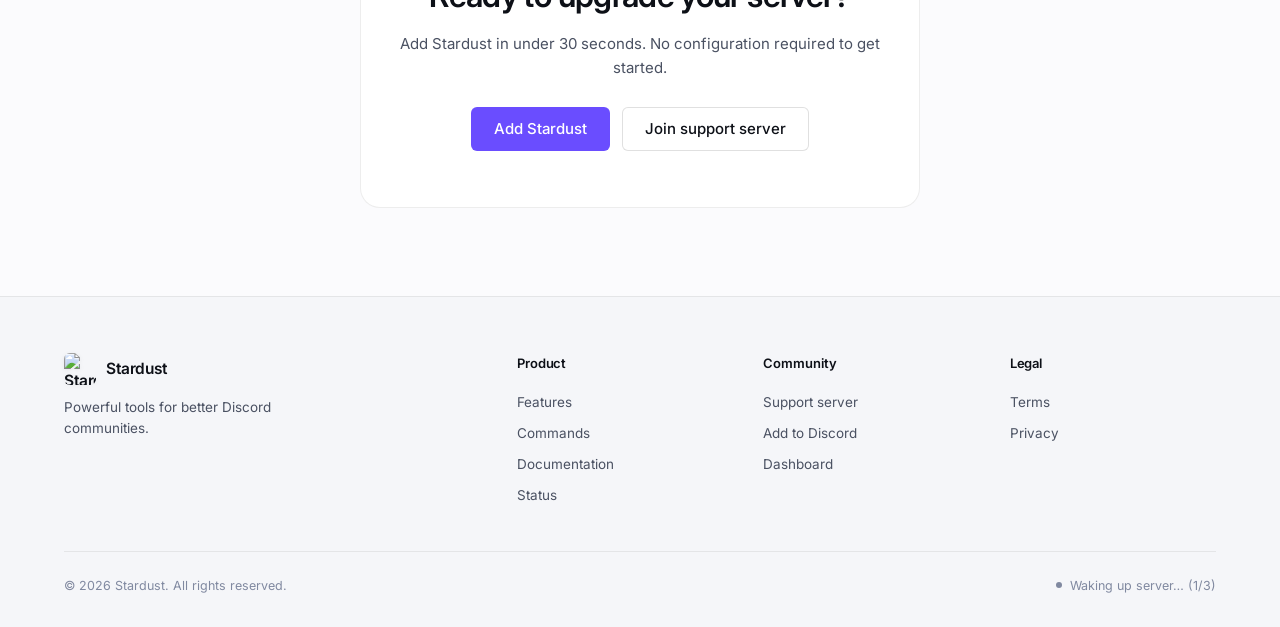
==== commit bd6dd0d6: "Remove 'Open Dashboard' button from index.html Removed the 'Open Dashboard' button from the HTML." ====
--- a/index.html
+++ b/index.html
@@ -46,7 +46,6 @@
         <svg class="icon-moon" viewBox="0 0 24 24" width="18" height="18" fill="none" stroke="currentColor" stroke-width="1.8" stroke-linecap="round" stroke-linejoin="round"><path d="M21 12.79A9 9 0 1 1 11.21 3 7 7 0 0 0 21 12.79z"/></svg>
       </button>
 
-      <a href="#" class="btn btn-secondary btn-lg" id="openDashboardHero">Open Dashboard</a>
 
       <a href="https://discord.com/oauth2/authorize?client_id=1517046273037832342&permissions=8&integration_type=0&scope=bot" class="btn btn-primary" target="_blank" rel="noopener">
         Add to Discord
